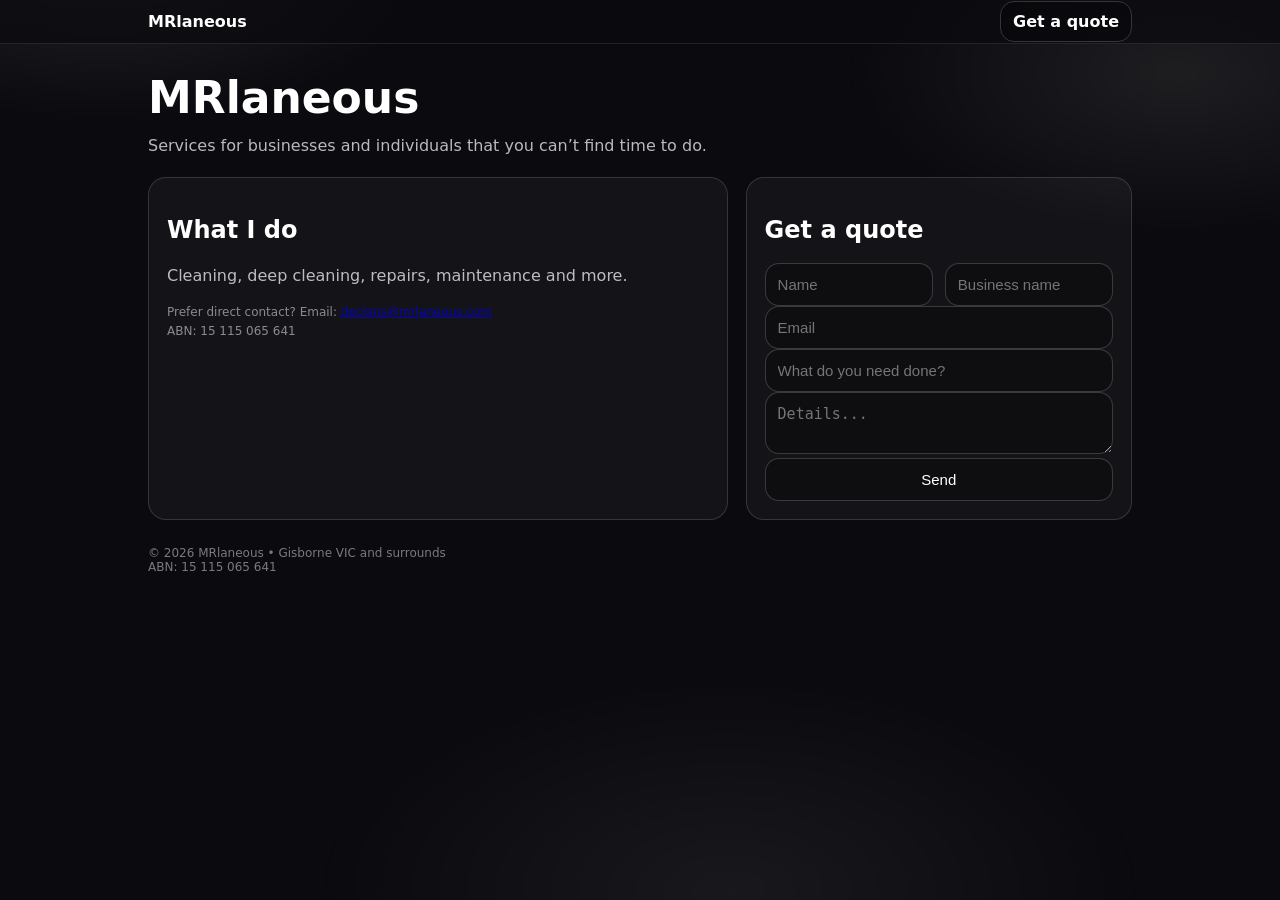
==== index.html @ 77fba594 "Update index.html" ====
<!doctype html>
<html lang="en">
<head>
  <meta charset="UTF-8" />
  <meta name="viewport" content="width=device-width, initial-scale=1.0" />
  <title>MRlaneous</title>
  <meta name="description" content="MRlaneous — services for businesses and individuals that you can’t find time to do. Fast quotes. Gisborne VIC & surrounds." />

  <style>
    :root{
      --bg:#0b0b0f;
      --card:rgba(255,255,255,0.04);
      --border:rgba(255,255,255,0.14);
      --border2:rgba(255,255,255,0.18);
      --text:#fff;
      --muted:rgba(255,255,255,0.78);
      --muted2:rgba(255,255,255,0.65);
      --shadow: 0 18px 60px rgba(0,0,0,.45);
      --radius:18px;
    }

    *{ box-sizing:border-box; }
    html { scroll-behavior: smooth; }
    body { font-family: system-ui, Arial; margin: 0; background: var(--bg); color: var(--text); }

    body::before{
      content:"";
      position:fixed; inset:-20%;
      background:
        radial-gradient(600px 300px at 20% 10%, rgba(255,255,255,0.10), transparent 60%),
        radial-gradient(560px 280px at 80% 20%, rgba(255,255,255,0.08), transparent 60%),
        radial-gradient(700px 380px at 55% 85%, rgba(255,255,255,0.06), transparent 60%);
      pointer-events:none;
      z-index:-1;
      filter: blur(6px);
    }

    .wrap { max-width: 1040px; margin: 0 auto; padding: 28px; }

    .topbar{
      position: sticky;
      top: 0;
      z-index: 50;
      backdrop-filter: blur(10px);
      background: rgba(11,11,15,0.7);
      border-bottom: 1px solid rgba(255,255,255,0.10);
    }
    .topbarInner{
      max-width: 1040px;
      margin: 0 auto;
      padding: 12px 28px;
      display:flex;
      align-items:center;
      justify-content:space-between;
      gap: 12px;
    }

    .btn{
      padding: 10px 12px;
      border-radius: 14px;
      border: 1px solid rgba(255,255,255,0.18);
      background: rgba(0,0,0,0.25);
      color: #fff;
      text-decoration:none;
      font-weight: 800;
    }

    h1 { font-size: 44px; margin: 0 0 10px; }
    p { line-height: 1.6; opacity: 0.92; margin: 0 0 12px; color: var(--muted); }

    .grid { display: grid; grid-template-columns: 1.2fr 0.8fr; gap: 18px; margin-top: 18px; }

    .card {
      background: var(--card);
      border: 1px solid var(--border);
      border-radius: var(--radius);
      padding: 18px;
    }

    input, textarea, button {
      width: 100%;
      border-radius: 14px;
      border: 1px solid var(--border2);
      padding: 12px;
      font-size: 15px;
      background: rgba(0,0,0,0.25);
      color: #fff;
    }

    .row { display:grid; grid-template-columns: 1fr 1fr; gap: 12px; }
    .small { font-size: 12px; opacity: .78; margin-top: 10px; color: var(--muted2); }

    footer { opacity: .7; font-size: 12px; padding: 26px 0; color: var(--muted2); }
  </style>
</head>

<body>

  <div class="topbar">
    <div class="topbarInner">
      <div><strong>MRlaneous</strong></div>
      <div>
        <a class="btn" href="#quote">Get a quote</a>
      </div>
    </div>
  </div>

  <div class="wrap">

    <h1>MRlaneous</h1>
    <p>Services for businesses and individuals that you can’t find time to do.</p>

    <div class="grid">

      <section class="card">
        <h2>What I do</h2>
        <p>Cleaning, deep cleaning, repairs, maintenance and more.</p>

        <!-- ✅ ABN ADDED HERE -->
        <p class="small" style="margin-top:14px;">
          Prefer direct contact? Email: <a href="mailto:declans@mrlaneous.com">declans@mrlaneous.com</a><br>
          ABN: 15 115 065 641
        </p>
      </section>

      <aside class="card" id="quote">
        <h2>Get a quote</h2>

        <form action="https://formspree.io/f/mgolpbvg" method="POST">
          <div class="row">
            <input name="name" placeholder="Name" required />
            <input name="business_name" placeholder="Business name" required />
          </div>

          <input type="email" name="email" placeholder="Email" required />
          <input name="service" placeholder="What do you need done?" />
          <textarea name="message" placeholder="Details..." required></textarea>

          <button type="submit">Send</button>
        </form>
      </aside>

    </div>

    <!-- ✅ FOOTER WITH ABN -->
    <footer>
      © <span id="y"></span> MRlaneous • Gisborne VIC and surrounds<br>
      ABN: 15 115 065 641
    </footer>

  </div>

  <script>
    document.getElementById("y").textContent = new Date().getFullYear();
  </script>

</body>
</html>
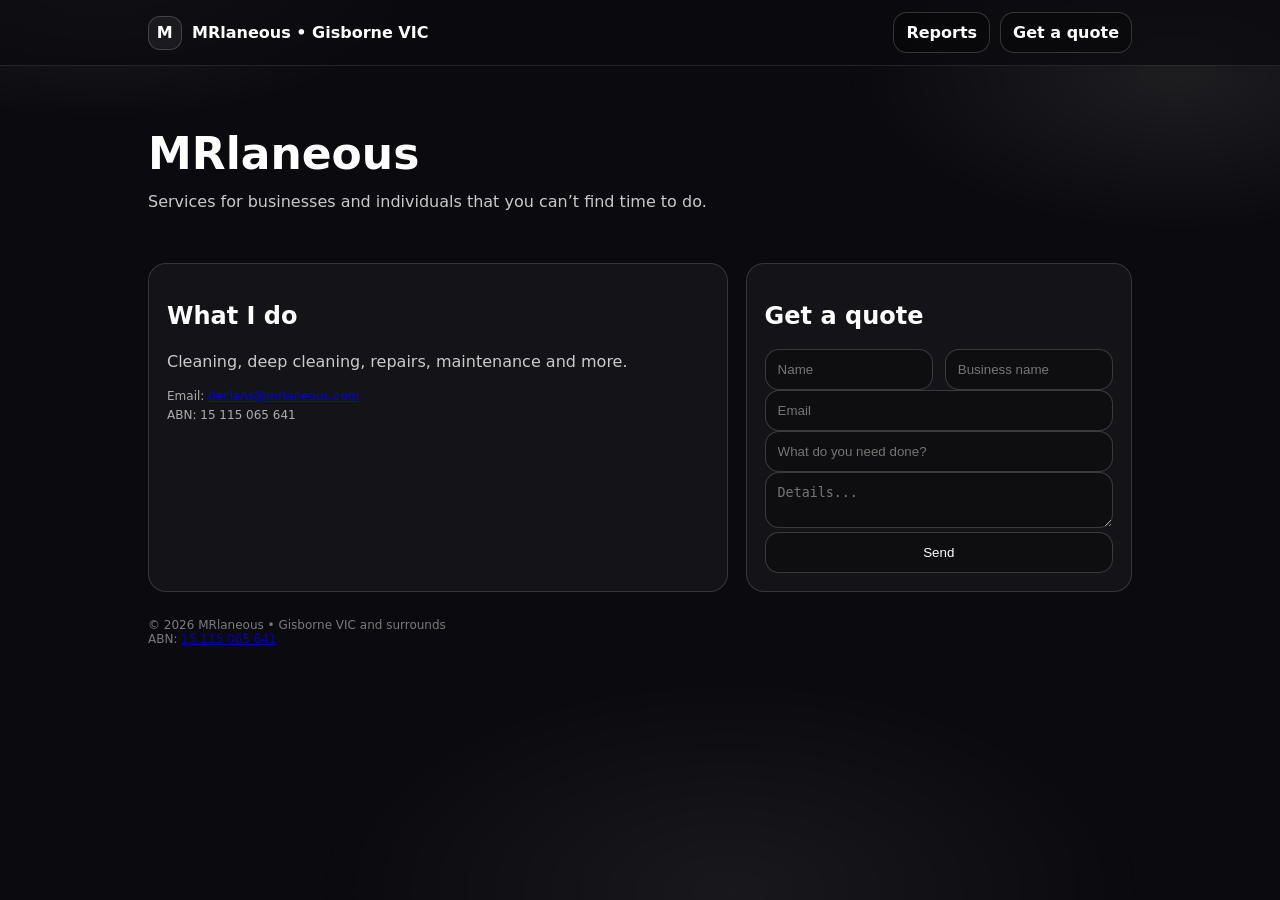
==== commit ffcde0c1: "Update index.html" ====
--- a/index.html
+++ b/index.html
@@ -1,158 +1,205 @@
 <!doctype html>
 <html lang="en">
 <head>
-  <meta charset="UTF-8" />
-  <meta name="viewport" content="width=device-width, initial-scale=1.0" />
-  <title>MRlaneous</title>
-  <meta name="description" content="MRlaneous — services for businesses and individuals that you can’t find time to do. Fast quotes. Gisborne VIC & surrounds." />
-
-  <style>
-    :root{
-      --bg:#0b0b0f;
-      --card:rgba(255,255,255,0.04);
-      --border:rgba(255,255,255,0.14);
-      --border2:rgba(255,255,255,0.18);
-      --text:#fff;
-      --muted:rgba(255,255,255,0.78);
-      --muted2:rgba(255,255,255,0.65);
-      --shadow: 0 18px 60px rgba(0,0,0,.45);
-      --radius:18px;
-    }
-
-    *{ box-sizing:border-box; }
-    html { scroll-behavior: smooth; }
-    body { font-family: system-ui, Arial; margin: 0; background: var(--bg); color: var(--text); }
-
-    body::before{
-      content:"";
-      position:fixed; inset:-20%;
-      background:
-        radial-gradient(600px 300px at 20% 10%, rgba(255,255,255,0.10), transparent 60%),
-        radial-gradient(560px 280px at 80% 20%, rgba(255,255,255,0.08), transparent 60%),
-        radial-gradient(700px 380px at 55% 85%, rgba(255,255,255,0.06), transparent 60%);
-      pointer-events:none;
-      z-index:-1;
-      filter: blur(6px);
-    }
-
-    .wrap { max-width: 1040px; margin: 0 auto; padding: 28px; }
-
-    .topbar{
-      position: sticky;
-      top: 0;
-      z-index: 50;
-      backdrop-filter: blur(10px);
-      background: rgba(11,11,15,0.7);
-      border-bottom: 1px solid rgba(255,255,255,0.10);
-    }
-    .topbarInner{
-      max-width: 1040px;
-      margin: 0 auto;
-      padding: 12px 28px;
-      display:flex;
-      align-items:center;
-      justify-content:space-between;
-      gap: 12px;
-    }
-
-    .btn{
-      padding: 10px 12px;
-      border-radius: 14px;
-      border: 1px solid rgba(255,255,255,0.18);
-      background: rgba(0,0,0,0.25);
-      color: #fff;
-      text-decoration:none;
-      font-weight: 800;
-    }
-
-    h1 { font-size: 44px; margin: 0 0 10px; }
-    p { line-height: 1.6; opacity: 0.92; margin: 0 0 12px; color: var(--muted); }
-
-    .grid { display: grid; grid-template-columns: 1.2fr 0.8fr; gap: 18px; margin-top: 18px; }
-
-    .card {
-      background: var(--card);
-      border: 1px solid var(--border);
-      border-radius: var(--radius);
-      padding: 18px;
-    }
-
-    input, textarea, button {
-      width: 100%;
-      border-radius: 14px;
-      border: 1px solid var(--border2);
-      padding: 12px;
-      font-size: 15px;
-      background: rgba(0,0,0,0.25);
-      color: #fff;
-    }
-
-    .row { display:grid; grid-template-columns: 1fr 1fr; gap: 12px; }
-    .small { font-size: 12px; opacity: .78; margin-top: 10px; color: var(--muted2); }
-
-    footer { opacity: .7; font-size: 12px; padding: 26px 0; color: var(--muted2); }
-  </style>
+<meta charset="UTF-8" />
+<meta name="viewport" content="width=device-width, initial-scale=1.0" />
+<title>MRlaneous</title>
+<meta name="description" content="MRlaneous — services for businesses and individuals that you can’t find time to do. Fast quotes. Gisborne VIC & surrounds." />
+
+<style>
+:root{
+--bg:#0b0b0f;
+--card:rgba(255,255,255,0.04);
+--border:rgba(255,255,255,0.14);
+--border2:rgba(255,255,255,0.18);
+--text:#fff;
+--muted:rgba(255,255,255,0.78);
+--muted2:rgba(255,255,255,0.65);
+--shadow: 0 18px 60px rgba(0,0,0,.45);
+--radius:18px;
+}
+
+*{ box-sizing:border-box; }
+html { scroll-behavior: smooth; }
+body { font-family: system-ui, Arial; margin: 0; background: var(--bg); color: var(--text); }
+
+body::before{
+content:"";
+position:fixed; inset:-20%;
+background:
+radial-gradient(600px 300px at 20% 10%, rgba(255,255,255,0.10), transparent 60%),
+radial-gradient(560px 280px at 80% 20%, rgba(255,255,255,0.08), transparent 60%),
+radial-gradient(700px 380px at 55% 85%, rgba(255,255,255,0.06), transparent 60%);
+pointer-events:none;
+z-index:-1;
+filter: blur(6px);
+}
+
+.wrap { max-width: 1040px; margin: 0 auto; padding: 28px; }
+
+.topbar{
+position: sticky;
+top: 0;
+z-index: 50;
+backdrop-filter: blur(10px);
+background: rgba(11,11,15,0.7);
+border-bottom: 1px solid rgba(255,255,255,0.10);
+}
+.topbarInner{
+max-width: 1040px;
+margin: 0 auto;
+padding: 12px 28px;
+display:flex;
+align-items:center;
+justify-content:space-between;
+gap: 12px;
+}
+
+.brand{
+display:flex;
+align-items:center;
+gap: 10px;
+min-width: 0;
+}
+.logo{
+width: 34px; height: 34px;
+border-radius: 12px;
+border: 1px solid rgba(255,255,255,0.18);
+background: rgba(255,255,255,0.06);
+display:grid;
+place-items:center;
+font-weight: 900;
+letter-spacing: .5px;
+}
+.brandText{
+font-weight: 800;
+white-space: nowrap;
+overflow: hidden;
+text-overflow: ellipsis;
+}
+
+.navActions{
+display:flex;
+gap: 10px;
+align-items:center;
+flex-wrap: wrap;
+justify-content:flex-end;
+}
+
+.btn{
+display:inline-flex;
+align-items:center;
+justify-content:center;
+gap: 8px;
+padding: 10px 12px;
+border-radius: 14px;
+border: 1px solid rgba(255,255,255,0.18);
+background: rgba(0,0,0,0.25);
+color: #fff;
+text-decoration:none;
+font-weight: 800;
+cursor:pointer;
+}
+
+.hero { padding: 34px 0 18px; }
+h1 { font-size: 44px; margin: 0 0 10px; }
+p { line-height: 1.6; margin: 0 0 12px; color: var(--muted); }
+
+.grid { display: grid; grid-template-columns: 1.2fr 0.8fr; gap: 18px; margin-top: 18px; }
+
+.card {
+background: var(--card);
+border: 1px solid var(--border);
+border-radius: var(--radius);
+padding: 18px;
+}
+
+.row { display:grid; grid-template-columns: 1fr 1fr; gap: 12px; }
+
+input, textarea, button {
+width: 100%;
+border-radius: 14px;
+border: 1px solid var(--border2);
+padding: 12px;
+background: rgba(0,0,0,0.25);
+color: #fff;
+}
+
+.small { font-size: 12px; margin-top: 10px; color: var(--muted2); }
+
+footer { opacity: .7; font-size: 12px; padding: 26px 0; color: var(--muted2); }
+
+.hp { position: absolute; left: -9999px; top: -9999px; }
+</style>
 </head>
 
 <body>
 
-  <div class="topbar">
-    <div class="topbarInner">
-      <div><strong>MRlaneous</strong></div>
-      <div>
-        <a class="btn" href="#quote">Get a quote</a>
-      </div>
-    </div>
-  </div>
-
-  <div class="wrap">
-
-    <h1>MRlaneous</h1>
-    <p>Services for businesses and individuals that you can’t find time to do.</p>
-
-    <div class="grid">
-
-      <section class="card">
-        <h2>What I do</h2>
-        <p>Cleaning, deep cleaning, repairs, maintenance and more.</p>
-
-        <!-- ✅ ABN ADDED HERE -->
-        <p class="small" style="margin-top:14px;">
-          Prefer direct contact? Email: <a href="mailto:declans@mrlaneous.com">declans@mrlaneous.com</a><br>
-          ABN: 15 115 065 641
-        </p>
-      </section>
-
-      <aside class="card" id="quote">
-        <h2>Get a quote</h2>
-
-        <form action="https://formspree.io/f/mgolpbvg" method="POST">
-          <div class="row">
-            <input name="name" placeholder="Name" required />
-            <input name="business_name" placeholder="Business name" required />
-          </div>
-
-          <input type="email" name="email" placeholder="Email" required />
-          <input name="service" placeholder="What do you need done?" />
-          <textarea name="message" placeholder="Details..." required></textarea>
-
-          <button type="submit">Send</button>
-        </form>
-      </aside>
-
-    </div>
-
-    <!-- ✅ FOOTER WITH ABN -->
-    <footer>
-      © <span id="y"></span> MRlaneous • Gisborne VIC and surrounds<br>
-      ABN: 15 115 065 641
-    </footer>
-
-  </div>
-
-  <script>
-    document.getElementById("y").textContent = new Date().getFullYear();
-  </script>
+<div class="topbar">
+<div class="topbarInner">
+<div class="brand">
+<div class="logo">M</div>
+<div class="brandText">MRlaneous • Gisborne VIC</div>
+</div>
+<div class="navActions">
+<a class="btn" href="/reports/">Reports</a>
+<a class="btn" href="#quote">Get a quote</a>
+</div>
+</div>
+</div>
+
+<div class="wrap">
+
+<section class="hero">
+<h1>MRlaneous</h1>
+<p>Services for businesses and individuals that you can’t find time to do.</p>
+</section>
+
+<div class="grid">
+
+<section class="card">
+<h2>What I do</h2>
+<p>Cleaning, deep cleaning, repairs, maintenance and more.</p>
+
+<!-- ✅ ABN ADDED HERE -->
+<p class="small">
+Email: <a href="mailto:declans@mrlaneous.com">declans@mrlaneous.com</a><br>
+ABN: 15 115 065 641
+</p>
+
+</section>
+
+<aside class="card" id="quote">
+<h2>Get a quote</h2>
+
+<form id="quoteForm" action="https://formspree.io/f/mgolpbvg" method="POST">
+
+<div class="row">
+<input name="name" placeholder="Name" required />
+<input name="business_name" placeholder="Business name" required />
+</div>
+
+<input type="email" name="email" placeholder="Email" required />
+<input name="service" placeholder="What do you need done?" />
+<textarea name="message" placeholder="Details..." required></textarea>
+
+<button type="submit">Send</button>
+</form>
+</aside>
+
+</div>
+
+<!-- ✅ FOOTER WITH ABN -->
+<footer>
+© <span id="y"></span> MRlaneous • Gisborne VIC and surrounds<br>
+ABN: <a href="https://abr.business.gov.au/ABN/View?id=15115065641" target="_blank">15 115 065 641</a>
+</footer>
+
+</div>
+
+<script>
+document.getElementById("y").textContent = new Date().getFullYear();
+</script>
 
 </body>
 </html>
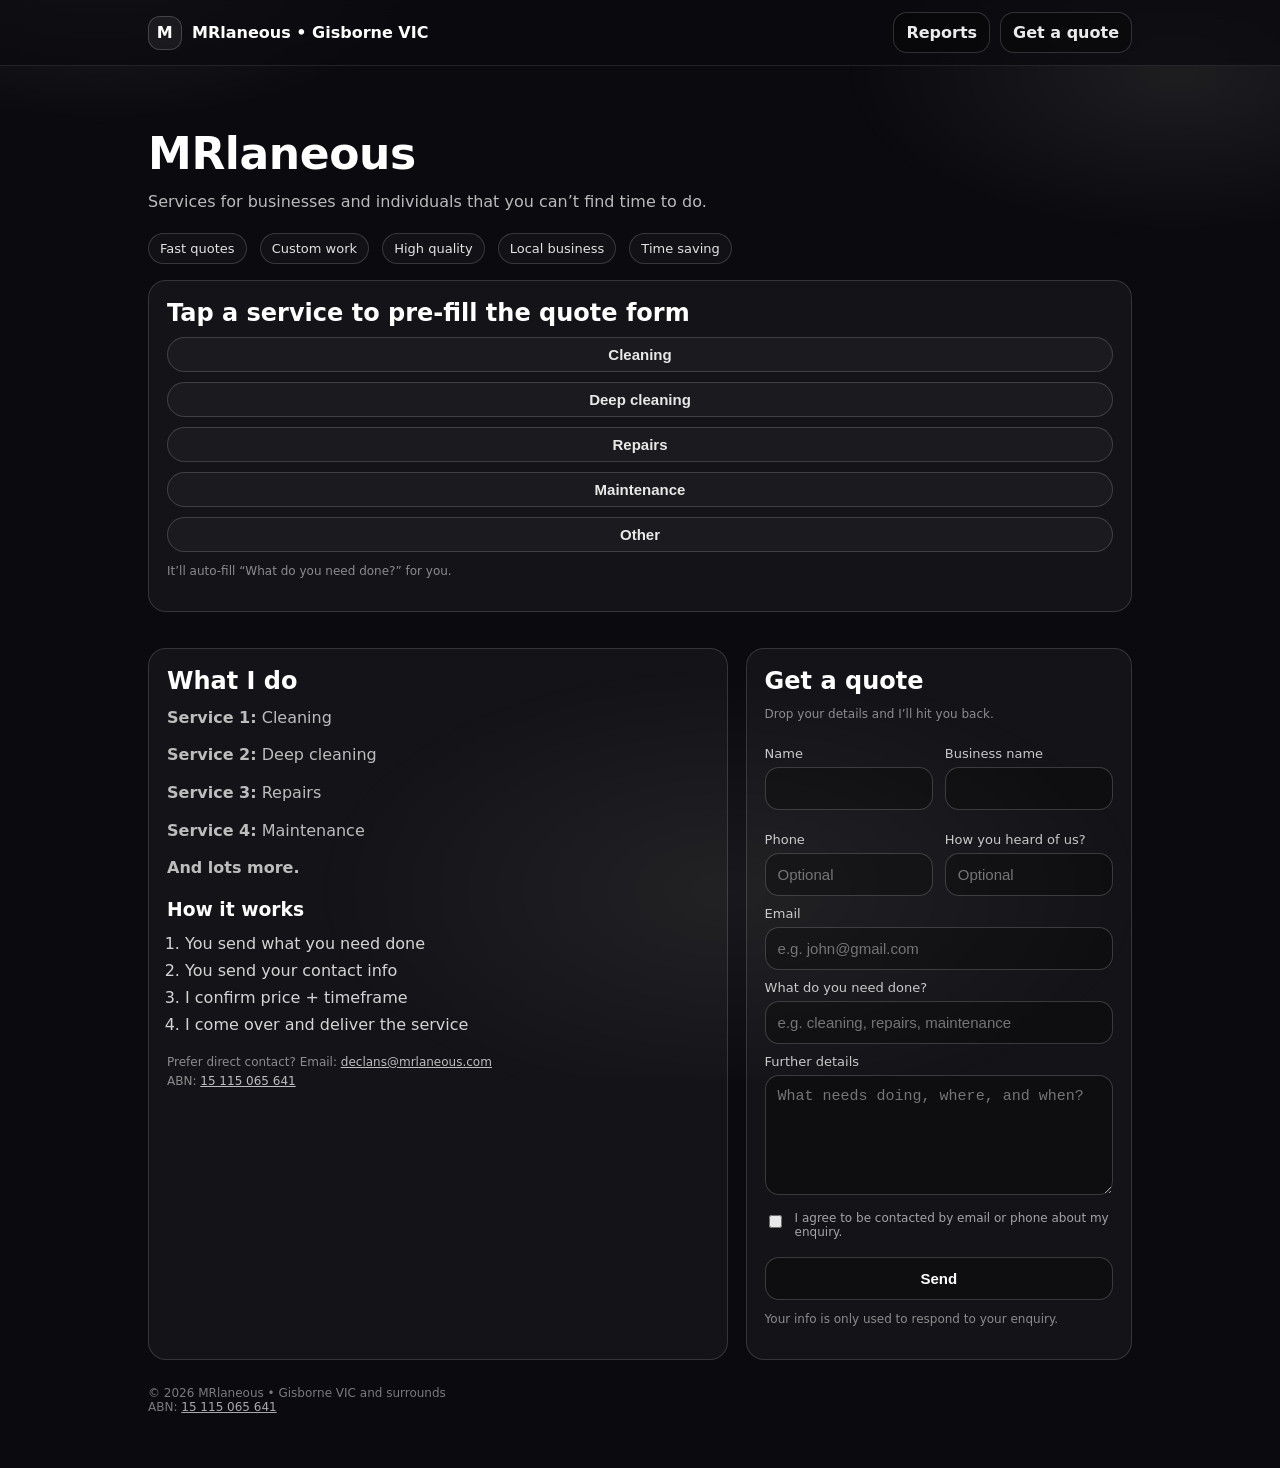
==== commit e220f54f: "Update index.html" ====
--- a/index.html
+++ b/index.html
@@ -1,205 +1,425 @@
 <!doctype html>
 <html lang="en">
 <head>
-<meta charset="UTF-8" />
-<meta name="viewport" content="width=device-width, initial-scale=1.0" />
-<title>MRlaneous</title>
-<meta name="description" content="MRlaneous — services for businesses and individuals that you can’t find time to do. Fast quotes. Gisborne VIC & surrounds." />
-
-<style>
-:root{
---bg:#0b0b0f;
---card:rgba(255,255,255,0.04);
---border:rgba(255,255,255,0.14);
---border2:rgba(255,255,255,0.18);
---text:#fff;
---muted:rgba(255,255,255,0.78);
---muted2:rgba(255,255,255,0.65);
---shadow: 0 18px 60px rgba(0,0,0,.45);
---radius:18px;
-}
-
-*{ box-sizing:border-box; }
-html { scroll-behavior: smooth; }
-body { font-family: system-ui, Arial; margin: 0; background: var(--bg); color: var(--text); }
-
-body::before{
-content:"";
-position:fixed; inset:-20%;
-background:
-radial-gradient(600px 300px at 20% 10%, rgba(255,255,255,0.10), transparent 60%),
-radial-gradient(560px 280px at 80% 20%, rgba(255,255,255,0.08), transparent 60%),
-radial-gradient(700px 380px at 55% 85%, rgba(255,255,255,0.06), transparent 60%);
-pointer-events:none;
-z-index:-1;
-filter: blur(6px);
-}
-
-.wrap { max-width: 1040px; margin: 0 auto; padding: 28px; }
-
-.topbar{
-position: sticky;
-top: 0;
-z-index: 50;
-backdrop-filter: blur(10px);
-background: rgba(11,11,15,0.7);
-border-bottom: 1px solid rgba(255,255,255,0.10);
-}
-.topbarInner{
-max-width: 1040px;
-margin: 0 auto;
-padding: 12px 28px;
-display:flex;
-align-items:center;
-justify-content:space-between;
-gap: 12px;
-}
-
-.brand{
-display:flex;
-align-items:center;
-gap: 10px;
-min-width: 0;
-}
-.logo{
-width: 34px; height: 34px;
-border-radius: 12px;
-border: 1px solid rgba(255,255,255,0.18);
-background: rgba(255,255,255,0.06);
-display:grid;
-place-items:center;
-font-weight: 900;
-letter-spacing: .5px;
-}
-.brandText{
-font-weight: 800;
-white-space: nowrap;
-overflow: hidden;
-text-overflow: ellipsis;
-}
-
-.navActions{
-display:flex;
-gap: 10px;
-align-items:center;
-flex-wrap: wrap;
-justify-content:flex-end;
-}
-
-.btn{
-display:inline-flex;
-align-items:center;
-justify-content:center;
-gap: 8px;
-padding: 10px 12px;
-border-radius: 14px;
-border: 1px solid rgba(255,255,255,0.18);
-background: rgba(0,0,0,0.25);
-color: #fff;
-text-decoration:none;
-font-weight: 800;
-cursor:pointer;
-}
-
-.hero { padding: 34px 0 18px; }
-h1 { font-size: 44px; margin: 0 0 10px; }
-p { line-height: 1.6; margin: 0 0 12px; color: var(--muted); }
-
-.grid { display: grid; grid-template-columns: 1.2fr 0.8fr; gap: 18px; margin-top: 18px; }
-
-.card {
-background: var(--card);
-border: 1px solid var(--border);
-border-radius: var(--radius);
-padding: 18px;
-}
-
-.row { display:grid; grid-template-columns: 1fr 1fr; gap: 12px; }
-
-input, textarea, button {
-width: 100%;
-border-radius: 14px;
-border: 1px solid var(--border2);
-padding: 12px;
-background: rgba(0,0,0,0.25);
-color: #fff;
-}
-
-.small { font-size: 12px; margin-top: 10px; color: var(--muted2); }
-
-footer { opacity: .7; font-size: 12px; padding: 26px 0; color: var(--muted2); }
-
-.hp { position: absolute; left: -9999px; top: -9999px; }
-</style>
+  <meta charset="UTF-8" />
+  <meta name="viewport" content="width=device-width, initial-scale=1.0" />
+  <title>MRlaneous</title>
+  <meta name="description" content="MRlaneous — services for businesses and individuals that you can’t find time to do. Fast quotes. Gisborne VIC & surrounds." />
+  <style>
+    :root{
+      --bg:#0b0b0f;
+      --card:rgba(255,255,255,0.04);
+      --border:rgba(255,255,255,0.14);
+      --border2:rgba(255,255,255,0.18);
+      --text:#fff;
+      --muted:rgba(255,255,255,0.78);
+      --muted2:rgba(255,255,255,0.65);
+      --shadow: 0 18px 60px rgba(0,0,0,.45);
+      --radius:18px;
+    }
+    *{ box-sizing:border-box; }
+    html { scroll-behavior: smooth; }
+    body { font-family: system-ui, Arial; margin: 0; background: var(--bg); color: var(--text); }
+
+    /* subtle background glow */
+    body::before{
+      content:"";
+      position:fixed; inset:-20%;
+      background:
+        radial-gradient(600px 300px at 20% 10%, rgba(255,255,255,0.10), transparent 60%),
+        radial-gradient(560px 280px at 80% 20%, rgba(255,255,255,0.08), transparent 60%),
+        radial-gradient(700px 380px at 55% 85%, rgba(255,255,255,0.06), transparent 60%);
+      pointer-events:none;
+      z-index:-1;
+      filter: blur(6px);
+    }
+
+    .wrap { max-width: 1040px; margin: 0 auto; padding: 28px; }
+
+    /* top bar */
+    .topbar{
+      position: sticky;
+      top: 0;
+      z-index: 50;
+      backdrop-filter: blur(10px);
+      background: rgba(11,11,15,0.7);
+      border-bottom: 1px solid rgba(255,255,255,0.10);
+    }
+    .topbarInner{
+      max-width: 1040px;
+      margin: 0 auto;
+      padding: 12px 28px;
+      display:flex;
+      align-items:center;
+      justify-content:space-between;
+      gap: 12px;
+    }
+    .brand{
+      display:flex;
+      align-items:center;
+      gap: 10px;
+      min-width: 0;
+    }
+    .logo{
+      width: 34px;
+      height: 34px;
+      border-radius: 12px;
+      border: 1px solid rgba(255,255,255,0.18);
+      background: rgba(255,255,255,0.06);
+      display:grid;
+      place-items:center;
+      font-weight: 900;
+      letter-spacing: .5px;
+    }
+    .brandText{
+      font-weight: 800;
+      white-space: nowrap;
+      overflow: hidden;
+      text-overflow: ellipsis;
+    }
+    .navActions{
+      display:flex;
+      gap: 10px;
+      align-items:center;
+      flex-wrap: wrap;
+      justify-content:flex-end;
+    }
+    .btn{
+      display:inline-flex;
+      align-items:center;
+      justify-content:center;
+      gap: 8px;
+      padding: 10px 12px;
+      border-radius: 14px;
+      border: 1px solid rgba(255,255,255,0.18);
+      background: rgba(0,0,0,0.25);
+      color: #fff;
+      text-decoration:none;
+      font-weight: 800;
+      cursor:pointer;
+      transition: transform .12s ease, background .12s ease, border-color .12s ease;
+      user-select:none;
+    }
+    .btn:hover{
+      transform: translateY(-1px);
+      border-color: rgba(255,255,255,0.28);
+      background: rgba(255,255,255,0.07);
+    }
+    .btn:active{ transform: translateY(0px) scale(.99); }
+
+    .hero { padding: 34px 0 18px; }
+    h1 { font-size: 44px; margin: 0 0 10px; letter-spacing: -0.4px; }
+    p { line-height: 1.6; opacity: 0.92; margin: 0 0 12px; color: var(--muted); }
+
+    .grid {
+      display: grid;
+      grid-template-columns: 1.2fr 0.8fr;
+      gap: 18px;
+      margin-top: 18px;
+    }
+
+    .card {
+      background: var(--card);
+      border: 1px solid var(--border);
+      border-radius: var(--radius);
+      padding: 18px;
+      box-shadow: none;
+      transition: transform .14s ease, border-color .14s ease, box-shadow .14s ease;
+    }
+    .card:hover{
+      transform: translateY(-2px);
+      border-color: rgba(255,255,255,0.22);
+      box-shadow: var(--shadow);
+    }
+
+    .pill {
+      display:inline-flex;
+      align-items:center;
+      gap: 8px;
+      padding: 7px 11px;
+      border-radius: 999px;
+      border: 1px solid rgba(255,255,255,0.16);
+      margin: 6px 8px 0 0;
+      font-size: 13px;
+      color: rgba(255,255,255,0.88);
+      background: rgba(255,255,255,0.03);
+      transition: transform .12s ease, border-color .12s ease, background .12s ease;
+    }
+    .pill:hover{
+      transform: translateY(-1px);
+      border-color: rgba(255,255,255,0.28);
+      background: rgba(255,255,255,0.08);
+    }
+
+    .chips{
+      display:flex;
+      flex-wrap:wrap;
+      gap: 10px;
+      margin-top: 10px;
+    }
+    .chipBtn{
+      border: 1px solid rgba(255,255,255,0.16);
+      background: rgba(255,255,255,0.03);
+      color: rgba(255,255,255,0.9);
+      border-radius: 999px;
+      padding: 8px 12px;
+      font-weight: 800;
+      cursor:pointer;
+      transition: transform .12s ease, border-color .12s ease, background .12s ease;
+    }
+    .chipBtn:hover{
+      transform: translateY(-1px);
+      border-color: rgba(255,255,255,0.28);
+      background: rgba(255,255,255,0.08);
+    }
+    .chipBtn:active{ transform: translateY(0px) scale(.99); }
+
+    label {
+      display:block;
+      font-size: 13px;
+      margin: 10px 0 6px;
+      opacity: .9;
+      color: rgba(255,255,255,0.85);
+    }
+
+    input, textarea, button {
+      width: 100%;
+      border-radius: 14px;
+      border: 1px solid var(--border2);
+      padding: 12px;
+      font-size: 15px;
+      background: rgba(0,0,0,0.25);
+      color: #fff;
+      outline: none;
+      transition: border-color .12s ease, background .12s ease, transform .12s ease;
+    }
+    input:focus, textarea:focus{
+      border-color: rgba(255,255,255,0.35);
+      background: rgba(255,255,255,0.05);
+    }
+    textarea { min-height: 120px; resize: vertical; }
+    button { cursor: pointer; font-weight: 900; }
+    button:disabled{
+      opacity:.55;
+      cursor:not-allowed;
+    }
+
+    .row { display:grid; grid-template-columns: 1fr 1fr; gap: 12px; }
+    .small { font-size: 12px; opacity: .78; margin-top: 10px; color: var(--muted2); }
+    footer { opacity: .7; font-size: 12px; padding: 26px 0; color: var(--muted2); }
+    a { color: #fff; opacity: .92; }
+
+    @media (max-width: 880px) {
+      .grid { grid-template-columns: 1fr; }
+      h1 { font-size: 38px; }
+    }
+
+    /* honeypot hidden */
+    .hp { position: absolute; left: -9999px; top: -9999px; }
+
+    /* toast */
+    .toast{
+      position: fixed;
+      right: 18px;
+      bottom: 18px;
+      max-width: 380px;
+      padding: 12px 14px;
+      border-radius: 16px;
+      border: 1px solid rgba(255,255,255,0.18);
+      background: rgba(0,0,0,0.65);
+      backdrop-filter: blur(10px);
+      box-shadow: var(--shadow);
+      opacity: 0;
+      transform: translateY(10px);
+      pointer-events:none;
+      transition: opacity .18s ease, transform .18s ease;
+      color: rgba(255,255,255,0.92);
+      font-weight: 700;
+    }
+    .toast.show{
+      opacity: 1;
+      transform: translateY(0px);
+    }
+  </style>
 </head>
-
 <body>
-
-<div class="topbar">
-<div class="topbarInner">
-<div class="brand">
-<div class="logo">M</div>
-<div class="brandText">MRlaneous • Gisborne VIC</div>
-</div>
-<div class="navActions">
-<a class="btn" href="/reports/">Reports</a>
-<a class="btn" href="#quote">Get a quote</a>
-</div>
-</div>
-</div>
-
-<div class="wrap">
-
-<section class="hero">
-<h1>MRlaneous</h1>
-<p>Services for businesses and individuals that you can’t find time to do.</p>
-</section>
-
-<div class="grid">
-
-<section class="card">
-<h2>What I do</h2>
-<p>Cleaning, deep cleaning, repairs, maintenance and more.</p>
-
-<!-- ✅ ABN ADDED HERE -->
-<p class="small">
-Email: <a href="mailto:declans@mrlaneous.com">declans@mrlaneous.com</a><br>
-ABN: 15 115 065 641
-</p>
-
-</section>
-
-<aside class="card" id="quote">
-<h2>Get a quote</h2>
-
-<form id="quoteForm" action="https://formspree.io/f/mgolpbvg" method="POST">
-
-<div class="row">
-<input name="name" placeholder="Name" required />
-<input name="business_name" placeholder="Business name" required />
-</div>
-
-<input type="email" name="email" placeholder="Email" required />
-<input name="service" placeholder="What do you need done?" />
-<textarea name="message" placeholder="Details..." required></textarea>
-
-<button type="submit">Send</button>
-</form>
-</aside>
-
-</div>
-
-<!-- ✅ FOOTER WITH ABN -->
-<footer>
-© <span id="y"></span> MRlaneous • Gisborne VIC and surrounds<br>
-ABN: <a href="https://abr.business.gov.au/ABN/View?id=15115065641" target="_blank">15 115 065 641</a>
-</footer>
-
-</div>
-
-<script>
-document.getElementById("y").textContent = new Date().getFullYear();
-</script>
-
+  <!-- top bar -->
+  <div class="topbar">
+    <div class="topbarInner">
+      <div class="brand">
+        <div class="logo">M</div>
+        <div class="brandText">MRlaneous • Gisborne VIC</div>
+      </div>
+      <div class="navActions">
+        <a class="btn" href="/reports/">Reports</a>
+        <a class="btn" href="#quote">Get a quote</a>
+      </div>
+    </div>
+  </div>
+
+  <div class="wrap">
+    <section class="hero" id="top">
+      <h1>MRlaneous</h1>
+      <p>Services for businesses and individuals that you can’t find time to do.</p>
+
+      <span class="pill">Fast quotes</span>
+      <span class="pill">Custom work</span>
+      <span class="pill">High quality</span>
+      <span class="pill">Local business</span>
+      <span class="pill">Time saving</span>
+
+      <div class="card" style="margin-top:16px;">
+        <h2 style="margin:0 0 10px;">Tap a service to pre-fill the quote form</h2>
+        <div class="chips">
+          <button class="chipBtn" type="button" data-service="Cleaning">Cleaning</button>
+          <button class="chipBtn" type="button" data-service="Deep cleaning">Deep cleaning</button>
+          <button class="chipBtn" type="button" data-service="Repairs">Repairs</button>
+          <button class="chipBtn" type="button" data-service="Maintenance">Maintenance</button>
+          <button class="chipBtn" type="button" data-service="Other (describe)">Other</button>
+        </div>
+        <p class="small">It’ll auto-fill “What do you need done?” for you.</p>
+      </div>
+    </section>
+
+    <div class="grid">
+      <section class="card">
+        <h2 style="margin:0 0 10px;">What I do</h2>
+        <p><strong>Service 1:</strong> Cleaning</p>
+        <p><strong>Service 2:</strong> Deep cleaning</p>
+        <p><strong>Service 3:</strong> Repairs</p>
+        <p><strong>Service 4:</strong> Maintenance</p>
+        <p><strong>And lots more.</strong></p>
+
+        <h3 style="margin:18px 0 10px;">How it works</h3>
+        <ol style="margin:0; padding-left:18px; line-height:1.7; color: rgba(255,255,255,0.82);">
+          <li>You send what you need done</li>
+          <li>You send your contact info</li>
+          <li>I confirm price + timeframe</li>
+          <li>I come over and deliver the service</li>
+        </ol>
+
+        <p class="small" style="margin-top:14px;">
+          Prefer direct contact? Email: <a href="mailto:declans@mrlaneous.com">declans@mrlaneous.com</a><br>
+          ABN: <a href="https://abr.business.gov.au/ABN/View?id=15115065641" target="_blank" rel="noopener noreferrer">15 115 065 641</a>
+        </p>
+      </section>
+
+      <aside class="card" id="quote">
+        <h2 style="margin:0 0 10px;">Get a quote</h2>
+        <p class="small" style="margin-top:0;">Drop your details and I’ll hit you back.</p>
+
+        <form id="quoteForm" action="https://formspree.io/f/mgolpbvg" method="POST">
+          <!-- Honeypot (spam trap) -->
+          <div class="hp">
+            <label>Leave this empty</label>
+            <input name="_gotcha" tabindex="-1" autocomplete="off" />
+          </div>
+
+          <div class="row">
+            <div>
+              <label for="full_name">Name</label>
+              <input id="full_name" name="name" autocomplete="name" required />
+            </div>
+            <div>
+              <label for="business_name">Business name</label>
+              <input id="business_name" name="business_name" autocomplete="organization" required />
+            </div>
+            <div>
+              <label for="phone">Phone</label>
+              <input id="phone" name="phone" inputmode="tel" autocomplete="tel" placeholder="Optional" />
+            </div>
+            <div>
+              <label for="heard">How you heard of us?</label>
+              <input id="heard" name="heard_from" placeholder="Optional" />
+            </div>
+          </div>
+
+          <label for="email">Email</label>
+          <input id="email" type="email" name="email" placeholder="e.g. john@gmail.com" autocomplete="email" required />
+
+          <label for="service">What do you need done?</label>
+          <input id="service" name="service" placeholder="e.g. cleaning, repairs, maintenance" />
+
+          <label for="message">Further details</label>
+          <textarea id="message" name="message" placeholder="What needs doing, where, and when?" required></textarea>
+
+          <label style="display:flex; gap:10px; align-items:flex-start; margin-top:12px;">
+            <input type="checkbox" name="consent" required style="width:auto; margin-top:4px;" />
+            <span style="font-size:12px; opacity:.8;">
+              I agree to be contacted by email or phone about my enquiry.
+            </span>
+          </label>
+
+          <input type="hidden" name="_subject" value="New website lead" />
+
+          <button id="submitBtn" type="submit" style="margin-top:12px;">Send</button>
+          <p class="small" id="formStatus">Your info is only used to respond to your enquiry.</p>
+        </form>
+      </aside>
+    </div>
+
+    <footer>
+      © <span id="y"></span> MRlaneous • Gisborne VIC and surrounds<br>
+      ABN: <a href="https://abr.business.gov.au/ABN/View?id=15115065641" target="_blank" rel="noopener noreferrer">15 115 065 641</a>
+    </footer>
+  </div>
+
+  <div class="toast" id="toast">Sent ✅ I’ll get back to you soon.</div>
+
+  <script>
+    // year
+    document.getElementById("y").textContent = new Date().getFullYear();
+
+    // service chips -> autofill + scroll
+    const serviceInput = document.getElementById("service");
+    document.querySelectorAll(".chipBtn").forEach(btn => {
+      btn.addEventListener("click", () => {
+        serviceInput.value = btn.dataset.service;
+        document.querySelector("#quote").scrollIntoView({ behavior: "smooth", block: "start" });
+        serviceInput.focus();
+      });
+    });
+
+    // phone cleanup (keeps digits + +)
+    const phone = document.getElementById("phone");
+    phone.addEventListener("input", () => {
+      phone.value = phone.value.replace(/[^\d+\s()-]/g, "");
+    });
+
+    // nicer submit UX (no redirect, shows toast)
+    const form = document.getElementById("quoteForm");
+    const btn = document.getElementById("submitBtn");
+    const status = document.getElementById("formStatus");
+    const toast = document.getElementById("toast");
+
+    form.addEventListener("submit", async (e) => {
+      e.preventDefault();
+      btn.disabled = true;
+      btn.textContent = "Sending...";
+      status.textContent = "Sending your enquiry…";
+
+      try {
+        const res = await fetch(form.action, {
+          method: "POST",
+          body: new FormData(form),
+          headers: { "Accept": "application/json" }
+        });
+
+        if (res.ok) {
+          form.reset();
+          status.textContent = "Sent. I’ll reply soon.";
+          toast.classList.add("show");
+          setTimeout(() => toast.classList.remove("show"), 2600);
+        } else {
+          status.textContent = "Hmm, it didn’t send. Try again or email declans@mrlaneous.com";
+        }
+      } catch (err) {
+        status.textContent = "Network error. Try again or email declans@mrlaneous.com";
+      } finally {
+        btn.disabled = false;
+        btn.textContent = "Send";
+      }
+    });
+  </script>
 </body>
 </html>
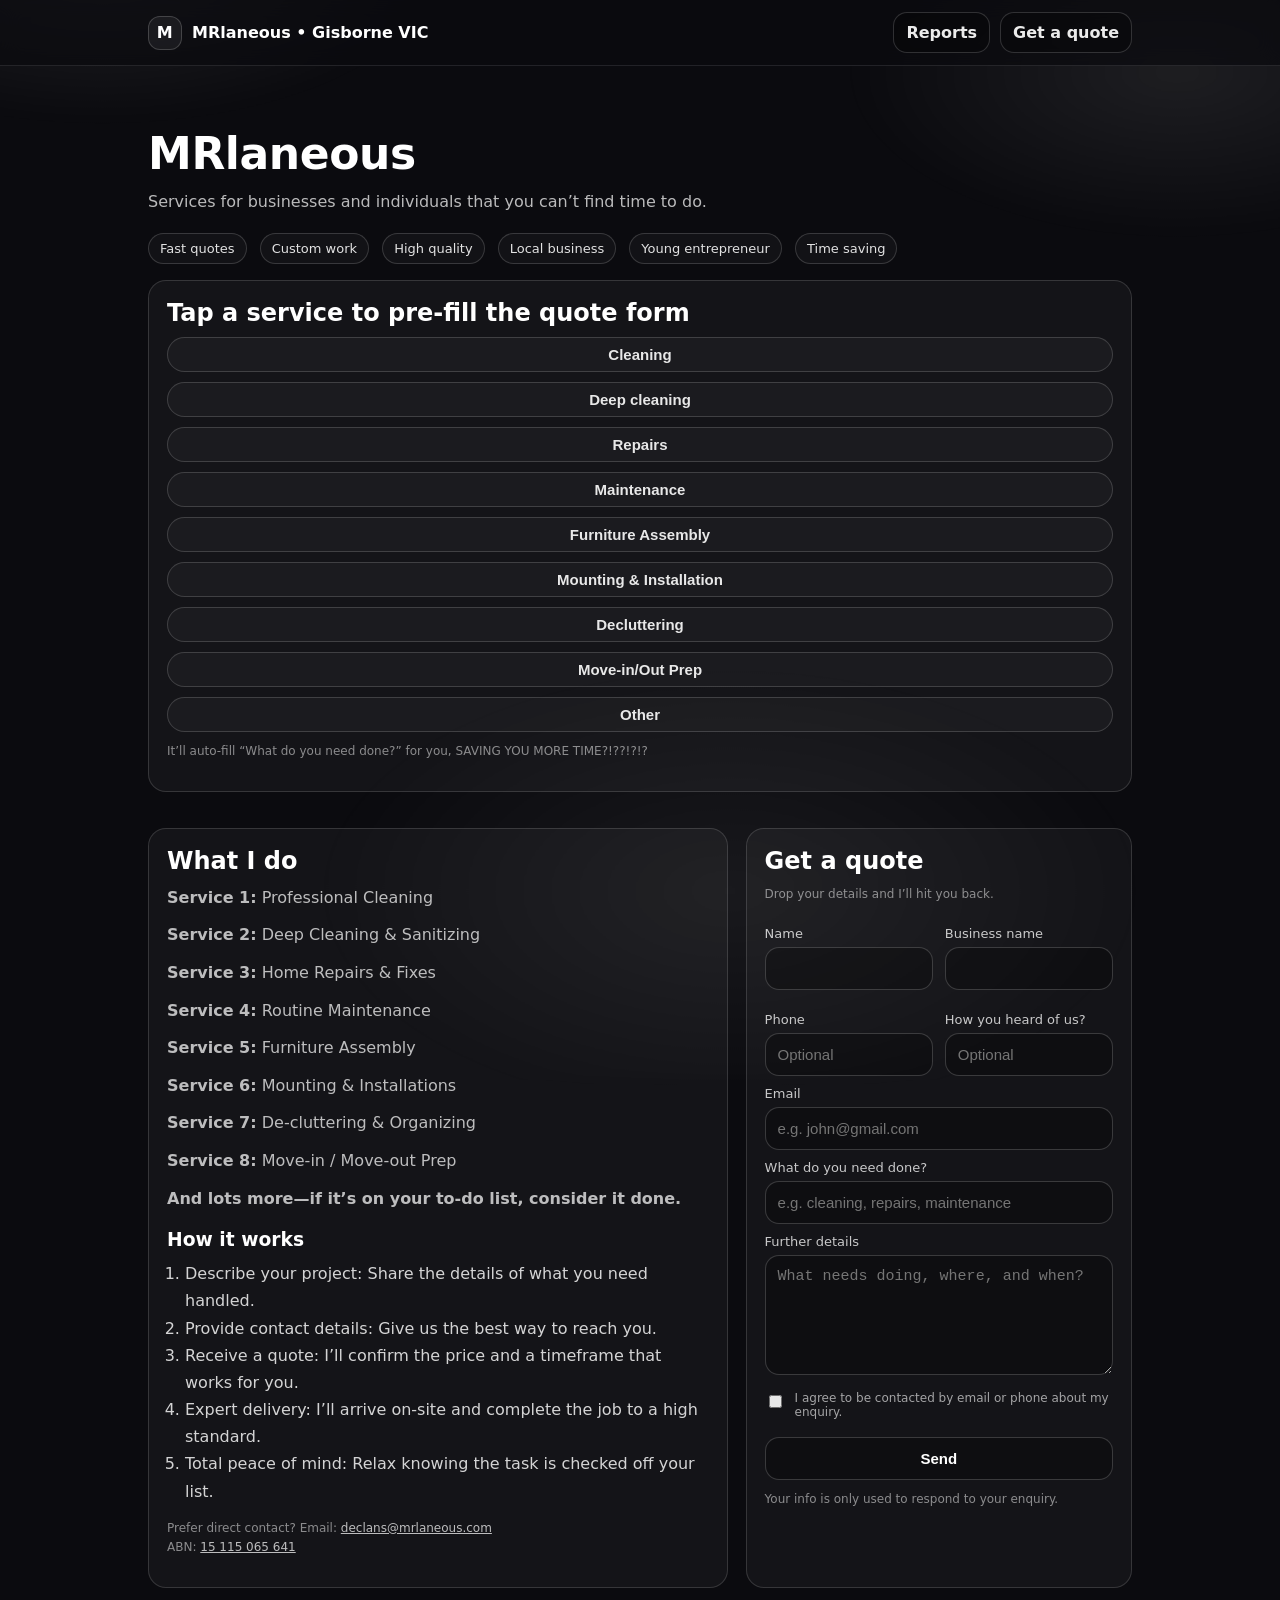
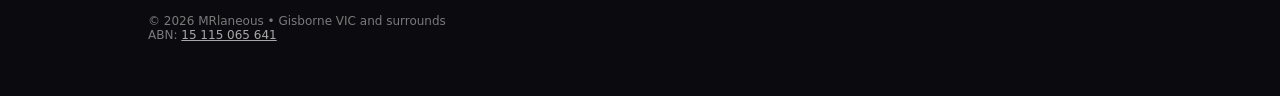
==== commit e084ee1f: "Update index.html" ====
--- a/index.html
+++ b/index.html
@@ -266,36 +266,45 @@
       <span class="pill">Custom work</span>
       <span class="pill">High quality</span>
       <span class="pill">Local business</span>
+      <span class="pill">Young entrepreneur</span>
       <span class="pill">Time saving</span>
 
       <div class="card" style="margin-top:16px;">
         <h2 style="margin:0 0 10px;">Tap a service to pre-fill the quote form</h2>
         <div class="chips">
-          <button class="chipBtn" type="button" data-service="Cleaning">Cleaning</button>
-          <button class="chipBtn" type="button" data-service="Deep cleaning">Deep cleaning</button>
-          <button class="chipBtn" type="button" data-service="Repairs">Repairs</button>
-          <button class="chipBtn" type="button" data-service="Maintenance">Maintenance</button>
-          <button class="chipBtn" type="button" data-service="Other (describe)">Other</button>
-        </div>
-        <p class="small">It’ll auto-fill “What do you need done?” for you.</p>
+        <button class="chipBtn" type="button" data-service="Cleaning">Cleaning</button>
+        <button class="chipBtn" type="button" data-service="Deep cleaning">Deep cleaning</button>
+        <button class="chipBtn" type="button" data-service="Repairs">Repairs</button>
+        <button class="chipBtn" type="button" data-service="Maintenance">Maintenance</button>
+        <button class="chipBtn" type="button" data-service="Furniture Assembly">Furniture Assembly</button>
+        <button class="chipBtn" type="button" data-service="Mounting & Installation">Mounting & Installation</button>
+        <button class="chipBtn" type="button" data-service="Decluttering">Decluttering</button>
+        <button class="chipBtn" type="button" data-service="Move-in/Out Prep">Move-in/Out Prep</button>
+        <button class="chipBtn" type="button" data-service="Other (describe)">Other</button>
+         </div>
+        <p class="small">It’ll auto-fill “What do you need done?” for you, SAVING YOU MORE TIME?!??!?!?</p>
       </div>
     </section>
 
     <div class="grid">
       <section class="card">
         <h2 style="margin:0 0 10px;">What I do</h2>
-        <p><strong>Service 1:</strong> Cleaning</p>
-        <p><strong>Service 2:</strong> Deep cleaning</p>
-        <p><strong>Service 3:</strong> Repairs</p>
-        <p><strong>Service 4:</strong> Maintenance</p>
-        <p><strong>And lots more.</strong></p>
-
+        <p><strong>Service 1:</strong> Professional Cleaning</p>
+        <p><strong>Service 2:</strong> Deep Cleaning & Sanitizing</p>
+        <p><strong>Service 3:</strong> Home Repairs & Fixes</p>
+        <p><strong>Service 4:</strong> Routine Maintenance</p>
+        <p><strong>Service 5:</strong> Furniture Assembly</p>
+        <p><strong>Service 6:</strong> Mounting & Installations</p>
+        <p><strong>Service 7:</strong> De-cluttering & Organizing</p>
+        <p><strong>Service 8:</strong> Move-in / Move-out Prep</p>
+        <p><strong>And lots more—if it’s on your to-do list, consider it done.</strong></p>
         <h3 style="margin:18px 0 10px;">How it works</h3>
         <ol style="margin:0; padding-left:18px; line-height:1.7; color: rgba(255,255,255,0.82);">
-          <li>You send what you need done</li>
-          <li>You send your contact info</li>
-          <li>I confirm price + timeframe</li>
-          <li>I come over and deliver the service</li>
+          <li>Describe your project: Share the details of what you need handled.</li>
+          <li>Provide contact details: Give us the best way to reach you.</li>
+          <li>Receive a quote: I’ll confirm the price and a timeframe that works for you.</li>
+          <li>Expert delivery: I’ll arrive on-site and complete the job to a high standard.</li>
+          <li>Total peace of mind: Relax knowing the task is checked off your list.</li>
         </ol>
 
         <p class="small" style="margin-top:14px;">
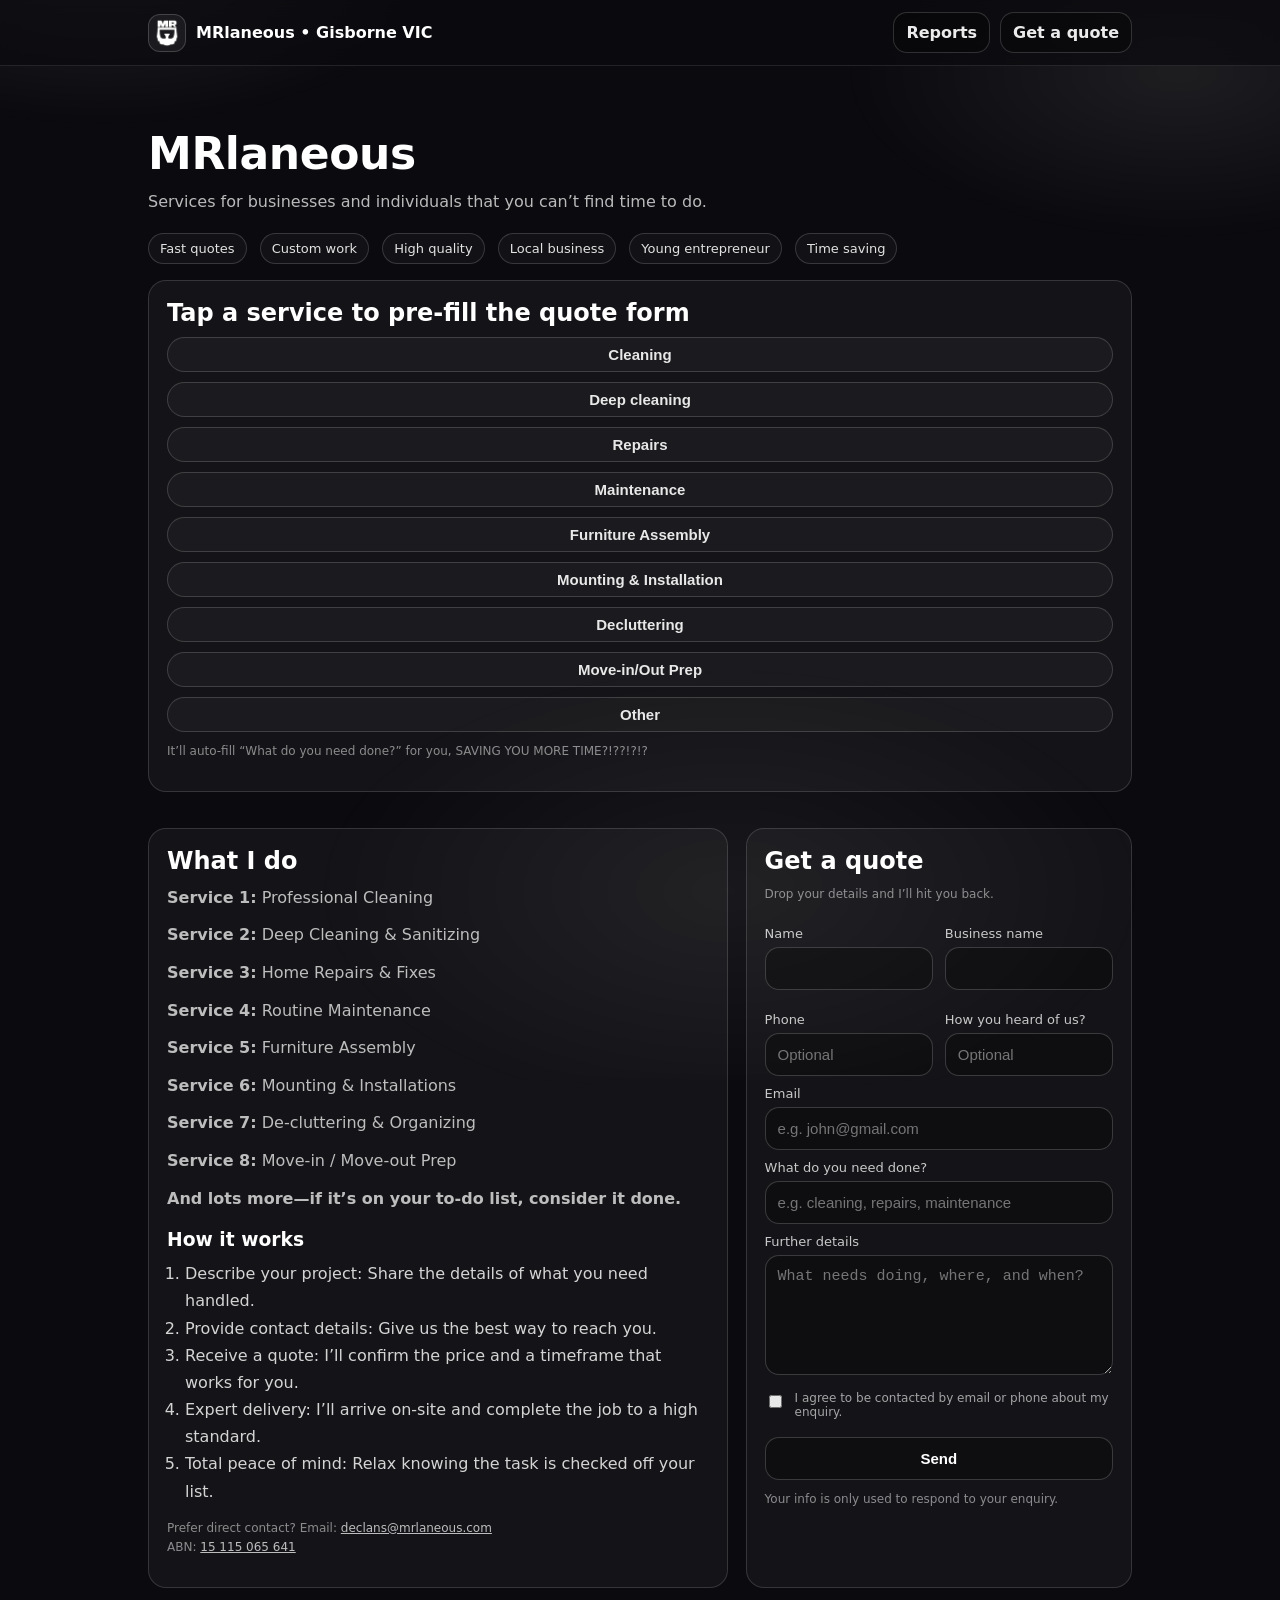
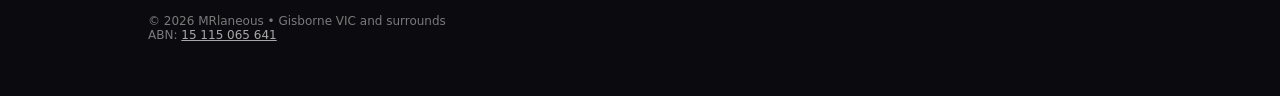
==== commit 0a773555: "Add files via upload" ====
--- a/index.html
+++ b/index.html
@@ -1,8 +1,12 @@
 <!doctype html>
 <html lang="en">
 <head>
+  <script async src="https://pagead2.googlesyndication.com/pagead/js/adsbygoogle.js?client=ca-pub-1422597321344719"
+     crossorigin="anonymous"></script>
   <meta charset="UTF-8" />
   <meta name="viewport" content="width=device-width, initial-scale=1.0" />
+  <link rel="icon" type="image/png" sizes="128x128" href="/assets/favicon.png" />
+  <link rel="apple-touch-icon" sizes="180x180" href="/assets/apple-touch-icon.png" />
   <title>MRlaneous</title>
   <meta name="description" content="MRlaneous — services for businesses and individuals that you can’t find time to do. Fast quotes. Gisborne VIC & surrounds." />
   <style>
@@ -61,15 +65,22 @@
       min-width: 0;
     }
     .logo{
-      width: 34px;
-      height: 34px;
+      width: 38px;
+      height: 38px;
       border-radius: 12px;
       border: 1px solid rgba(255,255,255,0.18);
       background: rgba(255,255,255,0.06);
       display:grid;
       place-items:center;
-      font-weight: 900;
-      letter-spacing: .5px;
+      overflow:hidden;
+      flex: 0 0 auto;
+    }
+    .logo img{
+      width: 30px;
+      height: 30px;
+      object-fit: contain;
+      filter: invert(1);
+      display:block;
     }
     .brandText{
       font-weight: 800;
@@ -247,7 +258,7 @@
   <div class="topbar">
     <div class="topbarInner">
       <div class="brand">
-        <div class="logo">M</div>
+        <div class="logo"><img src="/assets/mrlaneous-logo.png" alt="MRlaneous logo" /></div>
         <div class="brandText">MRlaneous • Gisborne VIC</div>
       </div>
       <div class="navActions">
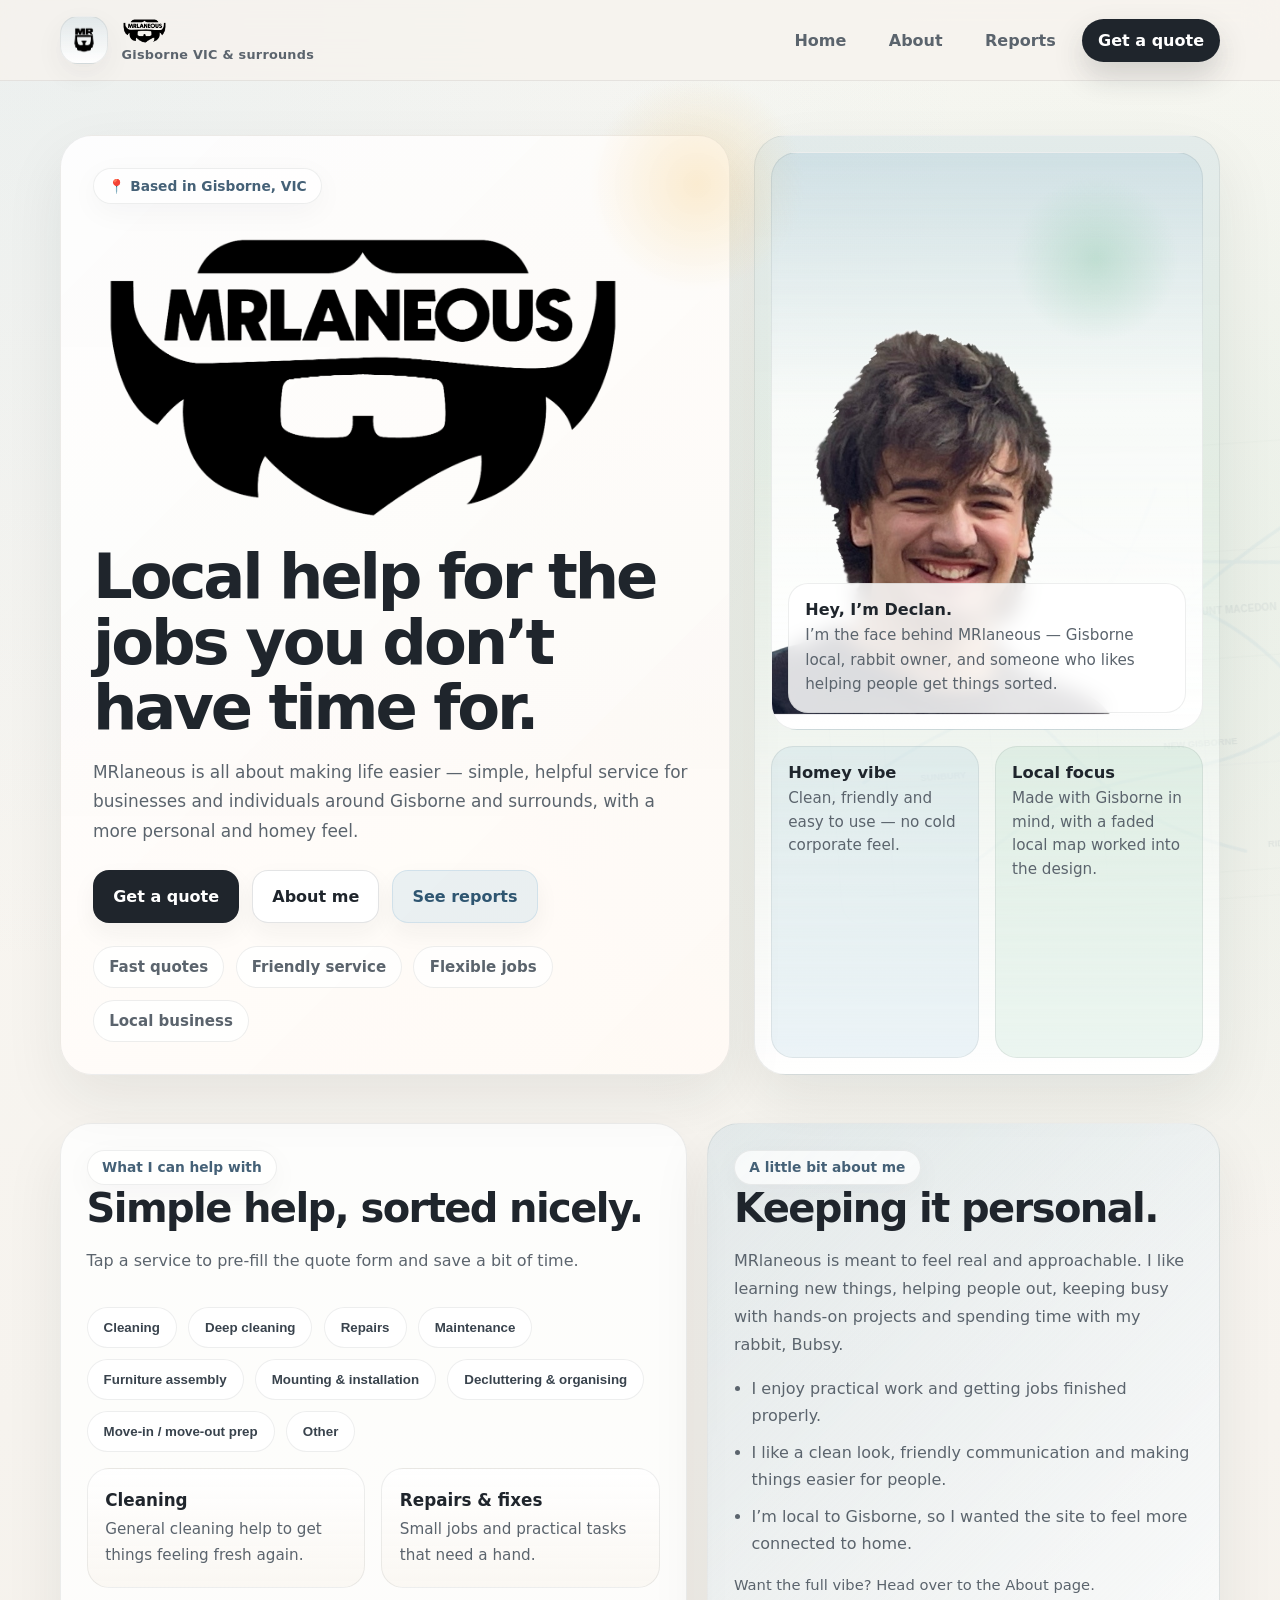
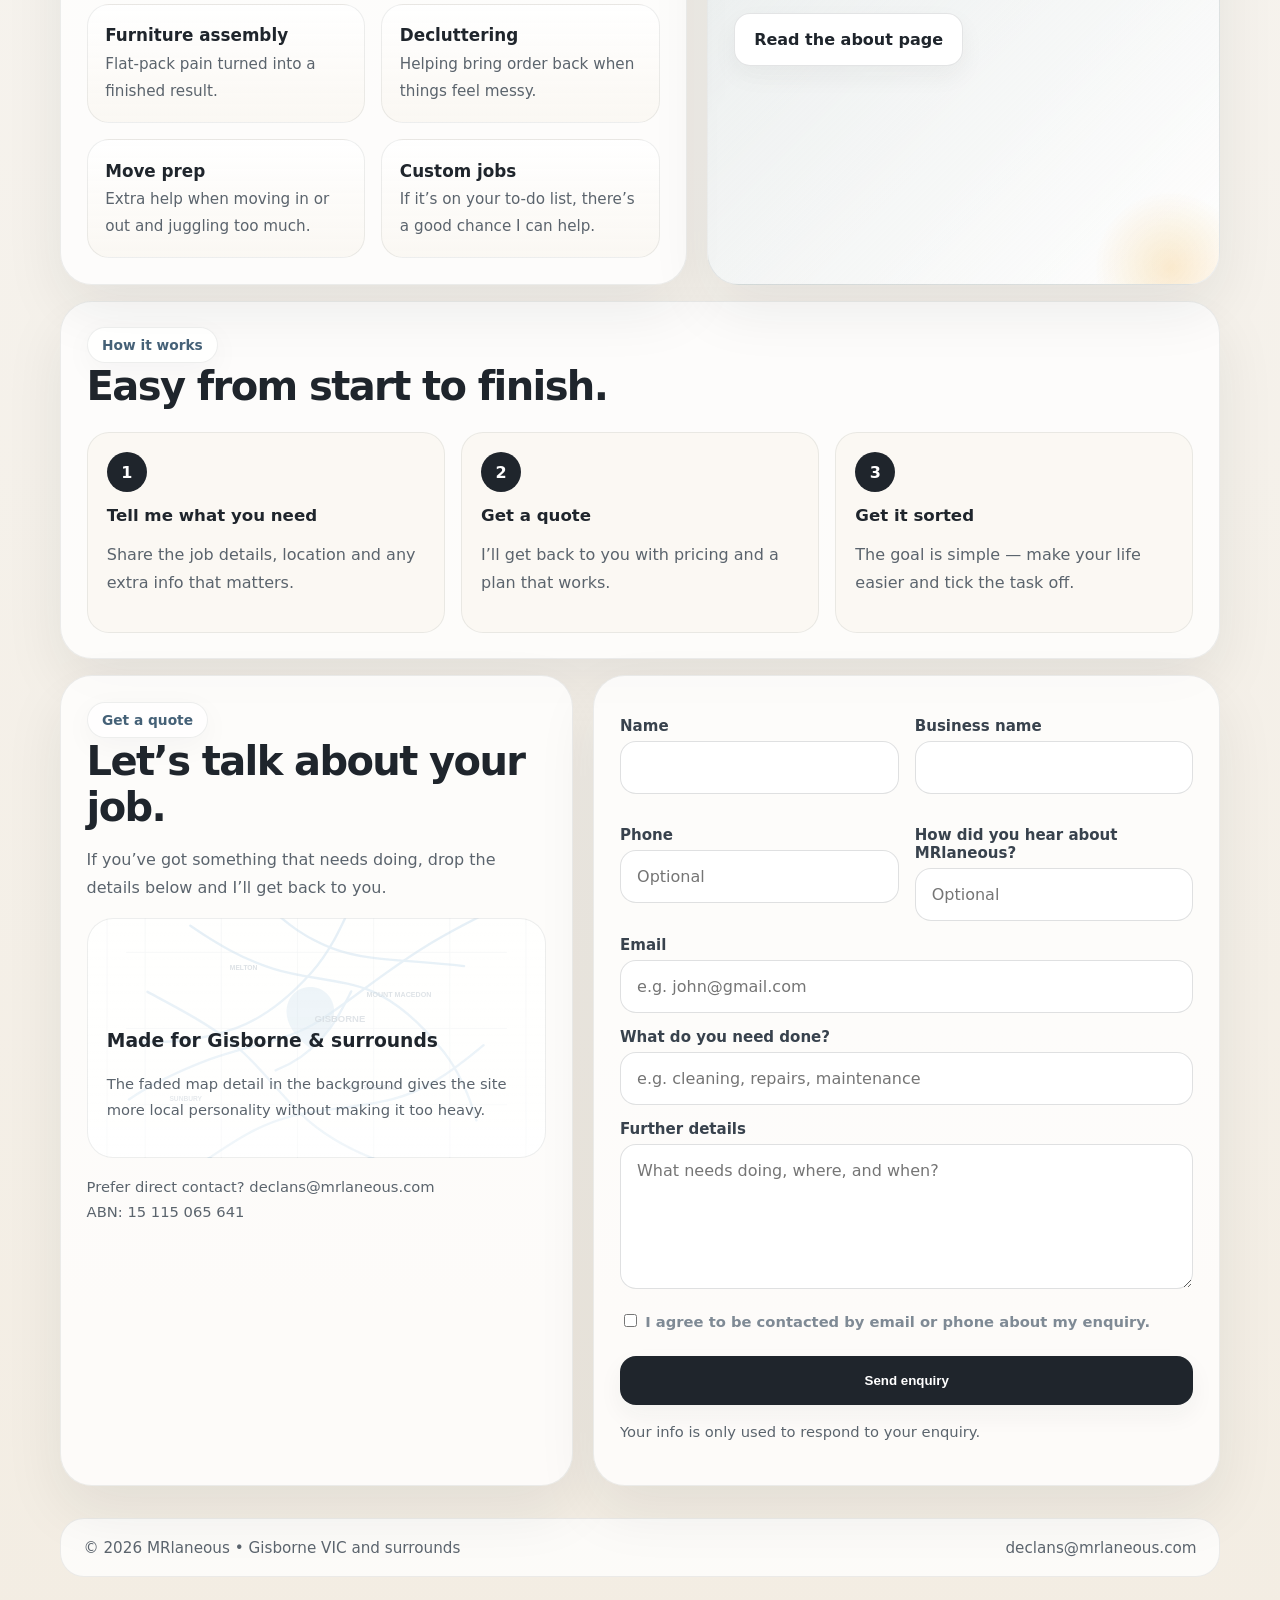
==== commit 2228af06: "Add files via upload" ====
--- a/index.html
+++ b/index.html
@@ -1,396 +1,225 @@
 <!doctype html>
 <html lang="en">
 <head>
-  <script async src="https://pagead2.googlesyndication.com/pagead/js/adsbygoogle.js?client=ca-pub-1422597321344719"
-     crossorigin="anonymous"></script>
+  <script async src="https://pagead2.googlesyndication.com/pagead/js/adsbygoogle.js?client=ca-pub-1422597321344719" crossorigin="anonymous"></script>
   <meta charset="UTF-8" />
   <meta name="viewport" content="width=device-width, initial-scale=1.0" />
   <link rel="icon" type="image/png" sizes="128x128" href="/assets/favicon.png" />
   <link rel="apple-touch-icon" sizes="180x180" href="/assets/apple-touch-icon.png" />
+  <link rel="stylesheet" href="/assets/site.css" />
   <title>MRlaneous</title>
-  <meta name="description" content="MRlaneous — services for businesses and individuals that you can’t find time to do. Fast quotes. Gisborne VIC & surrounds." />
-  <style>
-    :root{
-      --bg:#0b0b0f;
-      --card:rgba(255,255,255,0.04);
-      --border:rgba(255,255,255,0.14);
-      --border2:rgba(255,255,255,0.18);
-      --text:#fff;
-      --muted:rgba(255,255,255,0.78);
-      --muted2:rgba(255,255,255,0.65);
-      --shadow: 0 18px 60px rgba(0,0,0,.45);
-      --radius:18px;
-    }
-    *{ box-sizing:border-box; }
-    html { scroll-behavior: smooth; }
-    body { font-family: system-ui, Arial; margin: 0; background: var(--bg); color: var(--text); }
-
-    /* subtle background glow */
-    body::before{
-      content:"";
-      position:fixed; inset:-20%;
-      background:
-        radial-gradient(600px 300px at 20% 10%, rgba(255,255,255,0.10), transparent 60%),
-        radial-gradient(560px 280px at 80% 20%, rgba(255,255,255,0.08), transparent 60%),
-        radial-gradient(700px 380px at 55% 85%, rgba(255,255,255,0.06), transparent 60%);
-      pointer-events:none;
-      z-index:-1;
-      filter: blur(6px);
-    }
-
-    .wrap { max-width: 1040px; margin: 0 auto; padding: 28px; }
-
-    /* top bar */
-    .topbar{
-      position: sticky;
-      top: 0;
-      z-index: 50;
-      backdrop-filter: blur(10px);
-      background: rgba(11,11,15,0.7);
-      border-bottom: 1px solid rgba(255,255,255,0.10);
-    }
-    .topbarInner{
-      max-width: 1040px;
-      margin: 0 auto;
-      padding: 12px 28px;
-      display:flex;
-      align-items:center;
-      justify-content:space-between;
-      gap: 12px;
-    }
-    .brand{
-      display:flex;
-      align-items:center;
-      gap: 10px;
-      min-width: 0;
-    }
-    .logo{
-      width: 38px;
-      height: 38px;
-      border-radius: 12px;
-      border: 1px solid rgba(255,255,255,0.18);
-      background: rgba(255,255,255,0.06);
-      display:grid;
-      place-items:center;
-      overflow:hidden;
-      flex: 0 0 auto;
-    }
-    .logo img{
-      width: 30px;
-      height: 30px;
-      object-fit: contain;
-      filter: invert(1);
-      display:block;
-    }
-    .brandText{
-      font-weight: 800;
-      white-space: nowrap;
-      overflow: hidden;
-      text-overflow: ellipsis;
-    }
-    .navActions{
-      display:flex;
-      gap: 10px;
-      align-items:center;
-      flex-wrap: wrap;
-      justify-content:flex-end;
-    }
-    .btn{
-      display:inline-flex;
-      align-items:center;
-      justify-content:center;
-      gap: 8px;
-      padding: 10px 12px;
-      border-radius: 14px;
-      border: 1px solid rgba(255,255,255,0.18);
-      background: rgba(0,0,0,0.25);
-      color: #fff;
-      text-decoration:none;
-      font-weight: 800;
-      cursor:pointer;
-      transition: transform .12s ease, background .12s ease, border-color .12s ease;
-      user-select:none;
-    }
-    .btn:hover{
-      transform: translateY(-1px);
-      border-color: rgba(255,255,255,0.28);
-      background: rgba(255,255,255,0.07);
-    }
-    .btn:active{ transform: translateY(0px) scale(.99); }
-
-    .hero { padding: 34px 0 18px; }
-    h1 { font-size: 44px; margin: 0 0 10px; letter-spacing: -0.4px; }
-    p { line-height: 1.6; opacity: 0.92; margin: 0 0 12px; color: var(--muted); }
-
-    .grid {
-      display: grid;
-      grid-template-columns: 1.2fr 0.8fr;
-      gap: 18px;
-      margin-top: 18px;
-    }
-
-    .card {
-      background: var(--card);
-      border: 1px solid var(--border);
-      border-radius: var(--radius);
-      padding: 18px;
-      box-shadow: none;
-      transition: transform .14s ease, border-color .14s ease, box-shadow .14s ease;
-    }
-    .card:hover{
-      transform: translateY(-2px);
-      border-color: rgba(255,255,255,0.22);
-      box-shadow: var(--shadow);
-    }
-
-    .pill {
-      display:inline-flex;
-      align-items:center;
-      gap: 8px;
-      padding: 7px 11px;
-      border-radius: 999px;
-      border: 1px solid rgba(255,255,255,0.16);
-      margin: 6px 8px 0 0;
-      font-size: 13px;
-      color: rgba(255,255,255,0.88);
-      background: rgba(255,255,255,0.03);
-      transition: transform .12s ease, border-color .12s ease, background .12s ease;
-    }
-    .pill:hover{
-      transform: translateY(-1px);
-      border-color: rgba(255,255,255,0.28);
-      background: rgba(255,255,255,0.08);
-    }
-
-    .chips{
-      display:flex;
-      flex-wrap:wrap;
-      gap: 10px;
-      margin-top: 10px;
-    }
-    .chipBtn{
-      border: 1px solid rgba(255,255,255,0.16);
-      background: rgba(255,255,255,0.03);
-      color: rgba(255,255,255,0.9);
-      border-radius: 999px;
-      padding: 8px 12px;
-      font-weight: 800;
-      cursor:pointer;
-      transition: transform .12s ease, border-color .12s ease, background .12s ease;
-    }
-    .chipBtn:hover{
-      transform: translateY(-1px);
-      border-color: rgba(255,255,255,0.28);
-      background: rgba(255,255,255,0.08);
-    }
-    .chipBtn:active{ transform: translateY(0px) scale(.99); }
-
-    label {
-      display:block;
-      font-size: 13px;
-      margin: 10px 0 6px;
-      opacity: .9;
-      color: rgba(255,255,255,0.85);
-    }
-
-    input, textarea, button {
-      width: 100%;
-      border-radius: 14px;
-      border: 1px solid var(--border2);
-      padding: 12px;
-      font-size: 15px;
-      background: rgba(0,0,0,0.25);
-      color: #fff;
-      outline: none;
-      transition: border-color .12s ease, background .12s ease, transform .12s ease;
-    }
-    input:focus, textarea:focus{
-      border-color: rgba(255,255,255,0.35);
-      background: rgba(255,255,255,0.05);
-    }
-    textarea { min-height: 120px; resize: vertical; }
-    button { cursor: pointer; font-weight: 900; }
-    button:disabled{
-      opacity:.55;
-      cursor:not-allowed;
-    }
-
-    .row { display:grid; grid-template-columns: 1fr 1fr; gap: 12px; }
-    .small { font-size: 12px; opacity: .78; margin-top: 10px; color: var(--muted2); }
-    footer { opacity: .7; font-size: 12px; padding: 26px 0; color: var(--muted2); }
-    a { color: #fff; opacity: .92; }
-
-    @media (max-width: 880px) {
-      .grid { grid-template-columns: 1fr; }
-      h1 { font-size: 38px; }
-    }
-
-    /* honeypot hidden */
-    .hp { position: absolute; left: -9999px; top: -9999px; }
-
-    /* toast */
-    .toast{
-      position: fixed;
-      right: 18px;
-      bottom: 18px;
-      max-width: 380px;
-      padding: 12px 14px;
-      border-radius: 16px;
-      border: 1px solid rgba(255,255,255,0.18);
-      background: rgba(0,0,0,0.65);
-      backdrop-filter: blur(10px);
-      box-shadow: var(--shadow);
-      opacity: 0;
-      transform: translateY(10px);
-      pointer-events:none;
-      transition: opacity .18s ease, transform .18s ease;
-      color: rgba(255,255,255,0.92);
-      font-weight: 700;
-    }
-    .toast.show{
-      opacity: 1;
-      transform: translateY(0px);
-    }
-  </style>
+  <meta name="description" content="MRlaneous — friendly local help for homes and businesses in Gisborne VIC and surrounds." />
 </head>
 <body>
-  <!-- top bar -->
-  <div class="topbar">
-    <div class="topbarInner">
-      <div class="brand">
-        <div class="logo"><img src="/assets/mrlaneous-logo.png" alt="MRlaneous logo" /></div>
-        <div class="brandText">MRlaneous • Gisborne VIC</div>
+  <div class="pageWrap">
+    <header class="topbar">
+      <div class="topbarInner">
+        <a class="brand" href="/">
+          <span class="logoBadge"><img src="/assets/mrlaneous-logo.png" alt="MRlaneous logo icon" /></span>
+          <span class="brandStack">
+            <img class="brandWordmark" src="/assets/mrlaneous-wordmark.png" alt="MRlaneous" />
+            <span class="brandSub">Gisborne VIC & surrounds</span>
+          </span>
+        </a>
+        <nav class="nav">
+          <a href="/">Home</a>
+          <a href="/about.html">About</a>
+          <a href="/reports/">Reports</a>
+          <a class="cta" href="#quote">Get a quote</a>
+        </nav>
       </div>
-      <div class="navActions">
-        <a class="btn" href="/reports/">Reports</a>
-        <a class="btn" href="#quote">Get a quote</a>
-      </div>
-    </div>
+    </header>
+
+    <main class="container">
+      <section class="hero">
+        <div class="heroPanel heroMain">
+          <span class="eyebrow">📍 Based in Gisborne, VIC</span>
+          <img class="heroWordmark" src="/assets/mrlaneous-wordmark.png" alt="MRlaneous" />
+          <h1 class="heroTitle">Local help for the jobs you don’t have time for.</h1>
+          <p class="lead">MRlaneous is all about making life easier — simple, helpful service for businesses and individuals around Gisborne and surrounds, with a more personal and homey feel.</p>
+          <div class="buttonRow">
+            <a class="btn primary" href="#quote">Get a quote</a>
+            <a class="btn" href="/about.html">About me</a>
+            <a class="btn accent" href="/reports/">See reports</a>
+          </div>
+          <div class="pillRow">
+            <span class="pill">Fast quotes</span>
+            <span class="pill">Friendly service</span>
+            <span class="pill">Flexible jobs</span>
+            <span class="pill">Local business</span>
+          </div>
+        </div>
+
+        <aside class="heroPanel heroSide">
+          <div class="portraitCard">
+            <img src="/assets/declan-portrait.png" alt="Portrait of Declan" />
+            <div class="portraitNote">
+              <strong>Hey, I’m Declan.</strong>
+              <p>I’m the face behind MRlaneous — Gisborne local, rabbit owner, and someone who likes helping people get things sorted.</p>
+            </div>
+          </div>
+          <div class="sideGrid">
+            <div class="miniCard accentBlue">
+              <strong>Homey vibe</strong>
+              <span>Clean, friendly and easy to use — no cold corporate feel.</span>
+            </div>
+            <div class="miniCard accentGreen">
+              <strong>Local focus</strong>
+              <span>Made with Gisborne in mind, with a faded local map worked into the design.</span>
+            </div>
+          </div>
+        </aside>
+      </section>
+
+      <section class="section split">
+        <div class="panel">
+          <div class="sectionHead">
+            <div>
+              <span class="eyebrow">What I can help with</span>
+              <h2>Simple help, sorted nicely.</h2>
+              <p>Tap a service to pre-fill the quote form and save a bit of time.</p>
+            </div>
+          </div>
+
+          <div class="chips">
+            <button class="chipBtn" type="button" data-service="Cleaning">Cleaning</button>
+            <button class="chipBtn" type="button" data-service="Deep cleaning">Deep cleaning</button>
+            <button class="chipBtn" type="button" data-service="Repairs">Repairs</button>
+            <button class="chipBtn" type="button" data-service="Maintenance">Maintenance</button>
+            <button class="chipBtn" type="button" data-service="Furniture assembly">Furniture assembly</button>
+            <button class="chipBtn" type="button" data-service="Mounting and installation">Mounting & installation</button>
+            <button class="chipBtn" type="button" data-service="Decluttering and organising">Decluttering & organising</button>
+            <button class="chipBtn" type="button" data-service="Move-in or move-out prep">Move-in / move-out prep</button>
+            <button class="chipBtn" type="button" data-service="Other (please describe)">Other</button>
+          </div>
+
+          <div class="serviceGrid">
+            <article class="serviceCard"><h3>Cleaning</h3><p>General cleaning help to get things feeling fresh again.</p></article>
+            <article class="serviceCard"><h3>Repairs & fixes</h3><p>Small jobs and practical tasks that need a hand.</p></article>
+            <article class="serviceCard"><h3>Furniture assembly</h3><p>Flat-pack pain turned into a finished result.</p></article>
+            <article class="serviceCard"><h3>Decluttering</h3><p>Helping bring order back when things feel messy.</p></article>
+            <article class="serviceCard"><h3>Move prep</h3><p>Extra help when moving in or out and juggling too much.</p></article>
+            <article class="serviceCard"><h3>Custom jobs</h3><p>If it’s on your to-do list, there’s a good chance I can help.</p></article>
+          </div>
+        </div>
+
+        <aside class="panel callout">
+          <span class="eyebrow">A little bit about me</span>
+          <h2>Keeping it personal.</h2>
+          <p>MRlaneous is meant to feel real and approachable. I like learning new things, helping people out, keeping busy with hands-on projects and spending time with my rabbit, Bubsy.</p>
+          <ul class="clean">
+            <li>I enjoy practical work and getting jobs finished properly.</li>
+            <li>I like a clean look, friendly communication and making things easier for people.</li>
+            <li>I’m local to Gisborne, so I wanted the site to feel more connected to home.</li>
+          </ul>
+          <p class="small">Want the full vibe? Head over to the About page.</p>
+          <a class="btn" href="/about.html">Read the about page</a>
+        </aside>
+      </section>
+
+      <section class="section">
+        <div class="panel">
+          <div class="sectionHead">
+            <div>
+              <span class="eyebrow">How it works</span>
+              <h2>Easy from start to finish.</h2>
+            </div>
+          </div>
+          <div class="stepGrid">
+            <div class="step">
+              <div class="stepNum">1</div>
+              <h3>Tell me what you need</h3>
+              <p>Share the job details, location and any extra info that matters.</p>
+            </div>
+            <div class="step">
+              <div class="stepNum">2</div>
+              <h3>Get a quote</h3>
+              <p>I’ll get back to you with pricing and a plan that works.</p>
+            </div>
+            <div class="step">
+              <div class="stepNum">3</div>
+              <h3>Get it sorted</h3>
+              <p>The goal is simple — make your life easier and tick the task off.</p>
+            </div>
+          </div>
+        </div>
+      </section>
+
+      <section class="section quoteGrid" id="quote">
+        <div class="panel">
+          <span class="eyebrow">Get a quote</span>
+          <h2>Let’s talk about your job.</h2>
+          <p>If you’ve got something that needs doing, drop the details below and I’ll get back to you.</p>
+          <div class="mapCard">
+            <h3>Made for Gisborne & surrounds</h3>
+            <p class="small">The faded map detail in the background gives the site more local personality without making it too heavy.</p>
+          </div>
+          <p class="small" style="margin-top:1rem;">
+            Prefer direct contact? <a href="mailto:declans@mrlaneous.com">declans@mrlaneous.com</a><br>
+            ABN: <a href="https://abr.business.gov.au/ABN/View?id=15115065641" target="_blank" rel="noopener noreferrer">15 115 065 641</a>
+          </p>
+        </div>
+
+        <div class="panel">
+          <form class="quoteForm" id="quoteForm" action="https://formspree.io/f/mgolpbvg" method="POST">
+            <div class="hp">
+              <label>Leave this empty</label>
+              <input name="_gotcha" tabindex="-1" autocomplete="off" />
+            </div>
+
+            <div class="row">
+              <div>
+                <label for="full_name">Name</label>
+                <input id="full_name" name="name" autocomplete="name" required />
+              </div>
+              <div>
+                <label for="business_name">Business name</label>
+                <input id="business_name" name="business_name" autocomplete="organization" />
+              </div>
+              <div>
+                <label for="phone">Phone</label>
+                <input id="phone" name="phone" inputmode="tel" autocomplete="tel" placeholder="Optional" />
+              </div>
+              <div>
+                <label for="heard">How did you hear about MRlaneous?</label>
+                <input id="heard" name="heard_from" placeholder="Optional" />
+              </div>
+            </div>
+
+            <label for="email">Email</label>
+            <input id="email" type="email" name="email" placeholder="e.g. john@gmail.com" autocomplete="email" required />
+
+            <label for="service">What do you need done?</label>
+            <input id="service" name="service" placeholder="e.g. cleaning, repairs, maintenance" />
+
+            <label for="message">Further details</label>
+            <textarea id="message" name="message" placeholder="What needs doing, where, and when?" required></textarea>
+
+            <label class="checkRow">
+              <input type="checkbox" name="consent" required />
+              <span class="small">I agree to be contacted by email or phone about my enquiry.</span>
+            </label>
+
+            <input type="hidden" name="_subject" value="New website lead" />
+            <button id="submitBtn" class="btn primary" type="submit" style="margin-top:1rem; width:100%;">Send enquiry</button>
+            <p class="small" id="formStatus">Your info is only used to respond to your enquiry.</p>
+          </form>
+        </div>
+      </section>
+
+      <footer class="footer">
+        <div class="footerInner">
+          <div>© <span id="y"></span> MRlaneous • Gisborne VIC and surrounds</div>
+          <div><a href="mailto:declans@mrlaneous.com">declans@mrlaneous.com</a></div>
+        </div>
+      </footer>
+    </main>
   </div>
 
-  <div class="wrap">
-    <section class="hero" id="top">
-      <h1>MRlaneous</h1>
-      <p>Services for businesses and individuals that you can’t find time to do.</p>
-
-      <span class="pill">Fast quotes</span>
-      <span class="pill">Custom work</span>
-      <span class="pill">High quality</span>
-      <span class="pill">Local business</span>
-      <span class="pill">Young entrepreneur</span>
-      <span class="pill">Time saving</span>
-
-      <div class="card" style="margin-top:16px;">
-        <h2 style="margin:0 0 10px;">Tap a service to pre-fill the quote form</h2>
-        <div class="chips">
-        <button class="chipBtn" type="button" data-service="Cleaning">Cleaning</button>
-        <button class="chipBtn" type="button" data-service="Deep cleaning">Deep cleaning</button>
-        <button class="chipBtn" type="button" data-service="Repairs">Repairs</button>
-        <button class="chipBtn" type="button" data-service="Maintenance">Maintenance</button>
-        <button class="chipBtn" type="button" data-service="Furniture Assembly">Furniture Assembly</button>
-        <button class="chipBtn" type="button" data-service="Mounting & Installation">Mounting & Installation</button>
-        <button class="chipBtn" type="button" data-service="Decluttering">Decluttering</button>
-        <button class="chipBtn" type="button" data-service="Move-in/Out Prep">Move-in/Out Prep</button>
-        <button class="chipBtn" type="button" data-service="Other (describe)">Other</button>
-         </div>
-        <p class="small">It’ll auto-fill “What do you need done?” for you, SAVING YOU MORE TIME?!??!?!?</p>
-      </div>
-    </section>
-
-    <div class="grid">
-      <section class="card">
-        <h2 style="margin:0 0 10px;">What I do</h2>
-        <p><strong>Service 1:</strong> Professional Cleaning</p>
-        <p><strong>Service 2:</strong> Deep Cleaning & Sanitizing</p>
-        <p><strong>Service 3:</strong> Home Repairs & Fixes</p>
-        <p><strong>Service 4:</strong> Routine Maintenance</p>
-        <p><strong>Service 5:</strong> Furniture Assembly</p>
-        <p><strong>Service 6:</strong> Mounting & Installations</p>
-        <p><strong>Service 7:</strong> De-cluttering & Organizing</p>
-        <p><strong>Service 8:</strong> Move-in / Move-out Prep</p>
-        <p><strong>And lots more—if it’s on your to-do list, consider it done.</strong></p>
-        <h3 style="margin:18px 0 10px;">How it works</h3>
-        <ol style="margin:0; padding-left:18px; line-height:1.7; color: rgba(255,255,255,0.82);">
-          <li>Describe your project: Share the details of what you need handled.</li>
-          <li>Provide contact details: Give us the best way to reach you.</li>
-          <li>Receive a quote: I’ll confirm the price and a timeframe that works for you.</li>
-          <li>Expert delivery: I’ll arrive on-site and complete the job to a high standard.</li>
-          <li>Total peace of mind: Relax knowing the task is checked off your list.</li>
-        </ol>
-
-        <p class="small" style="margin-top:14px;">
-          Prefer direct contact? Email: <a href="mailto:declans@mrlaneous.com">declans@mrlaneous.com</a><br>
-          ABN: <a href="https://abr.business.gov.au/ABN/View?id=15115065641" target="_blank" rel="noopener noreferrer">15 115 065 641</a>
-        </p>
-      </section>
-
-      <aside class="card" id="quote">
-        <h2 style="margin:0 0 10px;">Get a quote</h2>
-        <p class="small" style="margin-top:0;">Drop your details and I’ll hit you back.</p>
-
-        <form id="quoteForm" action="https://formspree.io/f/mgolpbvg" method="POST">
-          <!-- Honeypot (spam trap) -->
-          <div class="hp">
-            <label>Leave this empty</label>
-            <input name="_gotcha" tabindex="-1" autocomplete="off" />
-          </div>
-
-          <div class="row">
-            <div>
-              <label for="full_name">Name</label>
-              <input id="full_name" name="name" autocomplete="name" required />
-            </div>
-            <div>
-              <label for="business_name">Business name</label>
-              <input id="business_name" name="business_name" autocomplete="organization" required />
-            </div>
-            <div>
-              <label for="phone">Phone</label>
-              <input id="phone" name="phone" inputmode="tel" autocomplete="tel" placeholder="Optional" />
-            </div>
-            <div>
-              <label for="heard">How you heard of us?</label>
-              <input id="heard" name="heard_from" placeholder="Optional" />
-            </div>
-          </div>
-
-          <label for="email">Email</label>
-          <input id="email" type="email" name="email" placeholder="e.g. john@gmail.com" autocomplete="email" required />
-
-          <label for="service">What do you need done?</label>
-          <input id="service" name="service" placeholder="e.g. cleaning, repairs, maintenance" />
-
-          <label for="message">Further details</label>
-          <textarea id="message" name="message" placeholder="What needs doing, where, and when?" required></textarea>
-
-          <label style="display:flex; gap:10px; align-items:flex-start; margin-top:12px;">
-            <input type="checkbox" name="consent" required style="width:auto; margin-top:4px;" />
-            <span style="font-size:12px; opacity:.8;">
-              I agree to be contacted by email or phone about my enquiry.
-            </span>
-          </label>
-
-          <input type="hidden" name="_subject" value="New website lead" />
-
-          <button id="submitBtn" type="submit" style="margin-top:12px;">Send</button>
-          <p class="small" id="formStatus">Your info is only used to respond to your enquiry.</p>
-        </form>
-      </aside>
-    </div>
-
-    <footer>
-      © <span id="y"></span> MRlaneous • Gisborne VIC and surrounds<br>
-      ABN: <a href="https://abr.business.gov.au/ABN/View?id=15115065641" target="_blank" rel="noopener noreferrer">15 115 065 641</a>
-    </footer>
-  </div>
-
   <div class="toast" id="toast">Sent ✅ I’ll get back to you soon.</div>
 
   <script>
-    // year
     document.getElementById("y").textContent = new Date().getFullYear();
-
-    // service chips -> autofill + scroll
     const serviceInput = document.getElementById("service");
     document.querySelectorAll(".chipBtn").forEach(btn => {
       btn.addEventListener("click", () => {
@@ -400,44 +229,39 @@
       });
     });
 
-    // phone cleanup (keeps digits + +)
     const phone = document.getElementById("phone");
     phone.addEventListener("input", () => {
       phone.value = phone.value.replace(/[^\d+\s()-]/g, "");
     });
 
-    // nicer submit UX (no redirect, shows toast)
     const form = document.getElementById("quoteForm");
     const btn = document.getElementById("submitBtn");
     const status = document.getElementById("formStatus");
     const toast = document.getElementById("toast");
-
     form.addEventListener("submit", async (e) => {
       e.preventDefault();
       btn.disabled = true;
       btn.textContent = "Sending...";
       status.textContent = "Sending your enquiry…";
-
       try {
         const res = await fetch(form.action, {
           method: "POST",
           body: new FormData(form),
           headers: { "Accept": "application/json" }
         });
-
         if (res.ok) {
           form.reset();
           status.textContent = "Sent. I’ll reply soon.";
           toast.classList.add("show");
           setTimeout(() => toast.classList.remove("show"), 2600);
         } else {
-          status.textContent = "Hmm, it didn’t send. Try again or email declans@mrlaneous.com";
+          status.textContent = "It didn’t send. Try again or email declans@mrlaneous.com";
         }
       } catch (err) {
         status.textContent = "Network error. Try again or email declans@mrlaneous.com";
       } finally {
         btn.disabled = false;
-        btn.textContent = "Send";
+        btn.textContent = "Send enquiry";
       }
     });
   </script>
--- a/assets/site.css
+++ b/assets/site.css
@@ -0,0 +1,256 @@
+:root{
+  --bg:#f6f3ee;
+  --bg-2:#efe7da;
+  --panel:#ffffff;
+  --panel-soft:#fbf8f3;
+  --line:#ded6ca;
+  --line-strong:#cbbfb0;
+  --text:#1f252c;
+  --muted:#5b646d;
+  --muted-soft:#7f8a95;
+  --accent:#6da7ca;
+  --accent-2:#98cdb3;
+  --accent-3:#f2c472;
+  --accent-4:#f09d91;
+  --shadow:0 24px 60px rgba(31,37,44,.08);
+  --radius-xl:32px;
+  --radius-lg:24px;
+  --radius-md:18px;
+  --radius-sm:14px;
+  --container:1160px;
+}
+*{box-sizing:border-box}
+html{scroll-behavior:smooth}
+body{
+  margin:0;
+  font-family: Inter, system-ui, -apple-system, BlinkMacSystemFont, "Segoe UI", Arial, sans-serif;
+  color:var(--text);
+  background:
+    radial-gradient(circle at top left, rgba(109,167,202,.10), transparent 28%),
+    radial-gradient(circle at 85% 18%, rgba(152,205,179,.18), transparent 24%),
+    linear-gradient(180deg, #faf8f3 0%, var(--bg) 44%, #f3ede3 100%);
+}
+a{color:inherit;text-decoration:none}
+img{max-width:100%;display:block}
+.container{width:min(var(--container), calc(100% - 2rem)); margin:0 auto}
+.eyebrow{
+  display:inline-flex; align-items:center; gap:.5rem;
+  padding:.55rem .9rem; border-radius:999px;
+  border:1px solid rgba(31,37,44,.08); background:rgba(255,255,255,.72);
+  box-shadow:0 8px 30px rgba(31,37,44,.04);
+  font-size:.86rem; font-weight:700; color:#456177;
+}
+.topbar{
+  position:sticky; top:0; z-index:20;
+  background:rgba(246,243,238,.78);
+  border-bottom:1px solid rgba(109,108,105,.12);
+  backdrop-filter: blur(16px);
+}
+.topbarInner{
+  width:min(var(--container), calc(100% - 2rem)); margin:0 auto;
+  display:flex; align-items:center; justify-content:space-between; gap:1rem;
+  padding:1rem 0;
+}
+.brand{
+  display:flex; align-items:center; gap:.85rem; min-width:0;
+}
+.logoBadge{
+  width:48px; height:48px; flex:0 0 48px;
+  border-radius:18px; padding:.55rem;
+  background:linear-gradient(180deg, rgba(109,167,202,.14), rgba(255,255,255,.95));
+  border:1px solid rgba(31,37,44,.08);
+  box-shadow:0 10px 28px rgba(31,37,44,.06);
+}
+.logoBadge img{width:100%; height:100%; object-fit:contain}
+.brandStack{display:flex; flex-direction:column; gap:.15rem; min-width:0}
+.brandWordmark{height:26px; width:auto; max-width:min(48vw, 240px); object-fit:contain; object-position:left center}
+.brandSub{font-size:.8rem; color:var(--muted); font-weight:600; letter-spacing:.02em}
+.nav{display:flex; align-items:center; gap:.65rem; flex-wrap:wrap; justify-content:flex-end}
+.nav a{
+  padding:.75rem 1rem; border-radius:999px;
+  color:var(--muted); font-weight:700;
+}
+.nav a:hover{background:rgba(255,255,255,.72); color:var(--text)}
+.nav .cta{
+  background:var(--text); color:white;
+  box-shadow:0 14px 30px rgba(31,37,44,.18);
+}
+.nav .cta:hover{background:#2b333b; color:white}
+.pageWrap{position:relative; overflow:hidden}
+.pageWrap::before{
+  content:"";
+  position:fixed; inset:auto -10rem -2rem auto;
+  width:min(50vw, 760px); aspect-ratio:960/760;
+  background:url('/assets/gisborne-map.svg') center/contain no-repeat;
+  opacity:.10; pointer-events:none; z-index:-1; transform:rotate(-4deg);
+}
+.hero{
+  padding:3.4rem 0 2rem;
+  display:grid; grid-template-columns: minmax(0, 1.18fr) minmax(300px, .82fr);
+  gap:1.5rem; align-items:stretch;
+}
+.heroPanel, .panel{
+  background:rgba(255,255,255,.78); border:1px solid rgba(31,37,44,.08);
+  border-radius:var(--radius-xl); box-shadow:var(--shadow);
+}
+.heroMain{
+  position:relative; padding:2rem;
+  background:
+    linear-gradient(135deg, rgba(255,255,255,.90), rgba(255,250,245,.92)),
+    linear-gradient(180deg, rgba(109,167,202,.08), transparent);
+}
+.heroMain::after{
+  content:""; position:absolute; right:-5rem; top:-4rem; width:14rem; height:14rem;
+  background:radial-gradient(circle, rgba(242,196,114,.30), transparent 68%);
+  pointer-events:none;
+}
+.heroWordmark{height:auto; width:min(100%, 540px); margin:1.1rem 0 .7rem}
+.heroTitle{font-size:clamp(2.15rem, 5vw, 3.9rem); line-height:1.05; margin:0 0 .9rem; letter-spacing:-.05em}
+.lead{font-size:1.06rem; color:var(--muted); max-width:58ch; line-height:1.75}
+.buttonRow{display:flex; gap:.8rem; flex-wrap:wrap; margin-top:1.45rem}
+.btn{
+  display:inline-flex; align-items:center; justify-content:center; gap:.55rem;
+  padding:1rem 1.2rem; border-radius:16px; border:1px solid rgba(31,37,44,.12);
+  background:var(--panel); color:var(--text); font-weight:800; cursor:pointer;
+  box-shadow:0 10px 24px rgba(31,37,44,.05);
+}
+.btn:hover{transform:translateY(-1px); box-shadow:0 16px 30px rgba(31,37,44,.08)}
+.btn.primary{background:var(--text); color:#fff; border-color:transparent}
+.btn.accent{background:rgba(109,167,202,.14); color:#2f5671; border-color:rgba(109,167,202,.20)}
+.pillRow{display:flex; flex-wrap:wrap; gap:.7rem; margin-top:1.45rem}
+.pill{
+  display:inline-flex; align-items:center; gap:.45rem; padding:.7rem .95rem; border-radius:999px;
+  background:rgba(255,255,255,.78); border:1px solid rgba(31,37,44,.08); color:var(--muted); font-weight:700; font-size:.94rem;
+}
+.heroSide{
+  padding:1rem; display:grid; gap:1rem;
+  background:
+    linear-gradient(180deg, rgba(109,167,202,.12), rgba(152,205,179,.10) 36%, rgba(255,255,255,.95));
+}
+.portraitCard{
+  position:relative; min-height:420px; border-radius:26px; overflow:hidden;
+  background:linear-gradient(180deg, rgba(109,167,202,.16), rgba(255,255,255,.74) 44%, rgba(255,255,255,.95));
+  border:1px solid rgba(31,37,44,.08);
+}
+.portraitCard::before{
+  content:""; position:absolute; inset:1rem 1rem auto auto; width:180px; height:180px;
+  background:radial-gradient(circle, rgba(152,205,179,.45), transparent 65%);
+}
+.portraitCard img{
+  position:absolute; inset:auto 50% 0 auto; transform:translateX(32%); max-height:102%; width:auto;
+}
+.portraitNote{
+  position:absolute; left:1rem; right:1rem; bottom:1rem;
+  background:rgba(255,255,255,.85); border:1px solid rgba(31,37,44,.08);
+  border-radius:20px; padding:1rem; backdrop-filter:blur(10px);
+}
+.portraitNote strong{display:block; margin-bottom:.25rem}
+.portraitNote p{margin:0; color:var(--muted); line-height:1.6; font-size:.95rem}
+.sideGrid{display:grid; grid-template-columns:1fr 1fr; gap:1rem}
+.miniCard{
+  padding:1rem 1rem 1.1rem; border-radius:22px; border:1px solid rgba(31,37,44,.08);
+  background:rgba(255,255,255,.86);
+}
+.miniCard.accentBlue{background:rgba(109,167,202,.13)}
+.miniCard.accentGreen{background:rgba(152,205,179,.18)}
+.miniCard strong{display:block; margin-bottom:.3rem; font-size:1.02rem}
+.miniCard span{color:var(--muted); line-height:1.55; font-size:.95rem}
+.section{padding:1rem 0 0}
+.sectionHead{display:flex; align-items:end; justify-content:space-between; gap:1rem; flex-wrap:wrap; margin-bottom:1rem}
+.sectionHead h2, .panel h2{font-size:clamp(1.7rem, 4vw, 2.5rem); margin:0 0 .45rem; letter-spacing:-.04em}
+.sectionHead p, .panel p{color:var(--muted); line-height:1.75}
+.split{display:grid; grid-template-columns:minmax(0, 1.1fr) minmax(280px, .9fr); gap:1.3rem}
+.panel{padding:1.6rem}
+.serviceGrid{display:grid; grid-template-columns:repeat(2,minmax(0,1fr)); gap:1rem; margin-top:1rem}
+.serviceCard{
+  padding:1.1rem; border-radius:22px; border:1px solid rgba(31,37,44,.08);
+  background:linear-gradient(180deg, rgba(255,255,255,.96), rgba(250,247,242,.92));
+}
+.serviceCard h3{margin:.2rem 0 .35rem; font-size:1.05rem}
+.serviceCard p{margin:0; font-size:.95rem}
+.section ul.clean{margin:.2rem 0 0; padding-left:1.1rem; color:var(--muted)}
+.section ul.clean li{margin:.6rem 0; line-height:1.7}
+.callout{
+  position:relative; overflow:hidden;
+  background:linear-gradient(135deg, rgba(109,167,202,.14), rgba(255,255,255,.92));
+}
+.callout::after{content:""; position:absolute; inset:auto -2rem -4rem auto; width:10rem; height:10rem; background:radial-gradient(circle, rgba(242,196,114,.34), transparent 68%)}
+.stepGrid{display:grid; grid-template-columns:repeat(3,minmax(0,1fr)); gap:1rem; margin-top:1rem}
+.step{padding:1.2rem; border-radius:22px; border:1px solid rgba(31,37,44,.08); background:var(--panel-soft)}
+.stepNum{width:40px; height:40px; border-radius:50%; display:grid; place-items:center; background:var(--text); color:#fff; font-weight:900; margin-bottom:.85rem}
+.step h3{margin:0 0 .35rem; font-size:1.04rem}
+.quoteGrid{display:grid; grid-template-columns:minmax(0,.9fr) minmax(0,1.1fr); gap:1.3rem}
+.mapCard{
+  min-height:240px; border-radius:26px; border:1px solid rgba(31,37,44,.08);
+  background:
+    linear-gradient(180deg, rgba(255,255,255,.75), rgba(255,255,255,.86)),
+    url('/assets/gisborne-map.svg') center/cover no-repeat;
+  display:flex; flex-direction:column; justify-content:flex-end; padding:1.2rem;
+}
+.mapCard h3{margin:0 0 .35rem}
+.quoteForm .row{display:grid; grid-template-columns:1fr 1fr; gap:1rem}
+.quoteForm label{display:block; margin:.95rem 0 .38rem; font-size:.94rem; font-weight:700; color:#38424d}
+.quoteForm input, .quoteForm textarea{
+  width:100%; padding:1rem; border-radius:16px; border:1px solid rgba(31,37,44,.14);
+  background:#fff; color:var(--text); font:inherit; outline:none;
+}
+.quoteForm input:focus, .quoteForm textarea:focus{border-color:rgba(109,167,202,.65); box-shadow:0 0 0 4px rgba(109,167,202,.12)}
+.quoteForm textarea{min-height:145px; resize:vertical}
+.small{font-size:.92rem; color:var(--muted-soft); line-height:1.7}
+.checkRow{display:flex; gap:.7rem; align-items:flex-start; margin-top:.9rem}
+.checkRow input{width:auto; margin-top:.3rem}
+.chips{display:flex; flex-wrap:wrap; gap:.7rem; margin-top:1rem}
+.chipBtn, .chip{
+  border:1px solid rgba(31,37,44,.08); background:rgba(255,255,255,.84); color:#39434d;
+  padding:.75rem 1rem; border-radius:999px; font-weight:700; cursor:pointer;
+}
+.chipBtn:hover, .chip:hover{background:rgba(109,167,202,.12)}
+.chip.active{background:rgba(109,167,202,.18); border-color:rgba(109,167,202,.32)}
+.footer{padding:2rem 0 3rem; color:var(--muted); font-size:.95rem}
+.footerInner{
+  background:rgba(255,255,255,.76); border:1px solid rgba(31,37,44,.08); border-radius:24px; padding:1.2rem 1.4rem;
+  display:flex; justify-content:space-between; gap:1rem; flex-wrap:wrap;
+}
+.toast{
+  position:fixed; right:1rem; bottom:1rem; z-index:50; max-width:360px;
+  padding:1rem 1.1rem; border-radius:18px; background:#1f252c; color:#fff;
+  box-shadow:0 18px 40px rgba(31,37,44,.24); opacity:0; transform:translateY(10px); pointer-events:none;
+  transition:opacity .18s ease, transform .18s ease;
+}
+.toast.show{opacity:1; transform:translateY(0)}
+.hp{position:absolute;left:-9999px;top:-9999px}
+.list{display:grid; gap:1rem; margin-top:1rem}
+.reportCard{padding:1.2rem; border-radius:24px; border:1px solid rgba(31,37,44,.08); background:rgba(255,255,255,.84)}
+.reportCard h2{font-size:1.2rem; margin:0 0 .4rem}
+.reportMeta{color:var(--muted-soft); font-size:.9rem; margin-bottom:.8rem}
+.reportTags{display:flex; flex-wrap:wrap; gap:.5rem; margin-top:.9rem}
+.reportTag{padding:.45rem .7rem; font-size:.82rem; border-radius:999px; background:rgba(109,167,202,.12); color:#486880; font-weight:700}
+.searchRow{display:flex; gap:1rem; flex-wrap:wrap; align-items:center; justify-content:space-between}
+.searchWrap{flex:1 1 320px}
+.searchWrap input{width:100%; padding:1rem; border-radius:16px; border:1px solid rgba(31,37,44,.14)}
+.empty{padding:1.2rem; border-radius:18px; border:1px dashed rgba(31,37,44,.18); color:var(--muted)}
+.reportHero{display:grid; grid-template-columns:minmax(0,.95fr) minmax(0,1.05fr); gap:1rem}
+.gallery{display:grid; grid-template-columns:1fr 1fr; gap:1rem}
+.mediaCard{padding:1rem; border-radius:22px; background:rgba(255,255,255,.84); border:1px solid rgba(31,37,44,.08)}
+.mediaCard img{border-radius:16px; margin-top:.75rem; width:100%; object-fit:cover}
+.aboutGrid{display:grid; grid-template-columns:minmax(0,.88fr) minmax(0,1.12fr); gap:1.3rem; align-items:start}
+.interestGrid{display:grid; grid-template-columns:repeat(2,minmax(0,1fr)); gap:1rem; margin-top:1rem}
+.interestCard{padding:1.15rem; border-radius:22px; border:1px solid rgba(31,37,44,.08); background:rgba(255,255,255,.84)}
+.interestCard h3{margin:.2rem 0 .35rem; font-size:1.02rem}
+.interestCard p{margin:0; font-size:.95rem}
+.highlight{
+  background:linear-gradient(135deg, rgba(152,205,179,.20), rgba(255,255,255,.90));
+}
+@media (max-width:980px){
+  .hero,.split,.quoteGrid,.aboutGrid,.reportHero{grid-template-columns:1fr}
+  .serviceGrid,.stepGrid,.interestGrid{grid-template-columns:1fr 1fr}
+  .pageWrap::before{width:min(80vw, 560px); opacity:.08}
+}
+@media (max-width:680px){
+  .topbarInner{align-items:flex-start; flex-direction:column}
+  .nav{width:100%; justify-content:flex-start}
+  .heroMain,.heroSide,.panel{padding:1.2rem}
+  .serviceGrid,.stepGrid,.interestGrid,.gallery,.quoteForm .row,.sideGrid{grid-template-columns:1fr}
+  .heroTitle{font-size:2.2rem}
+  .brandWordmark{max-width:70vw}
+}
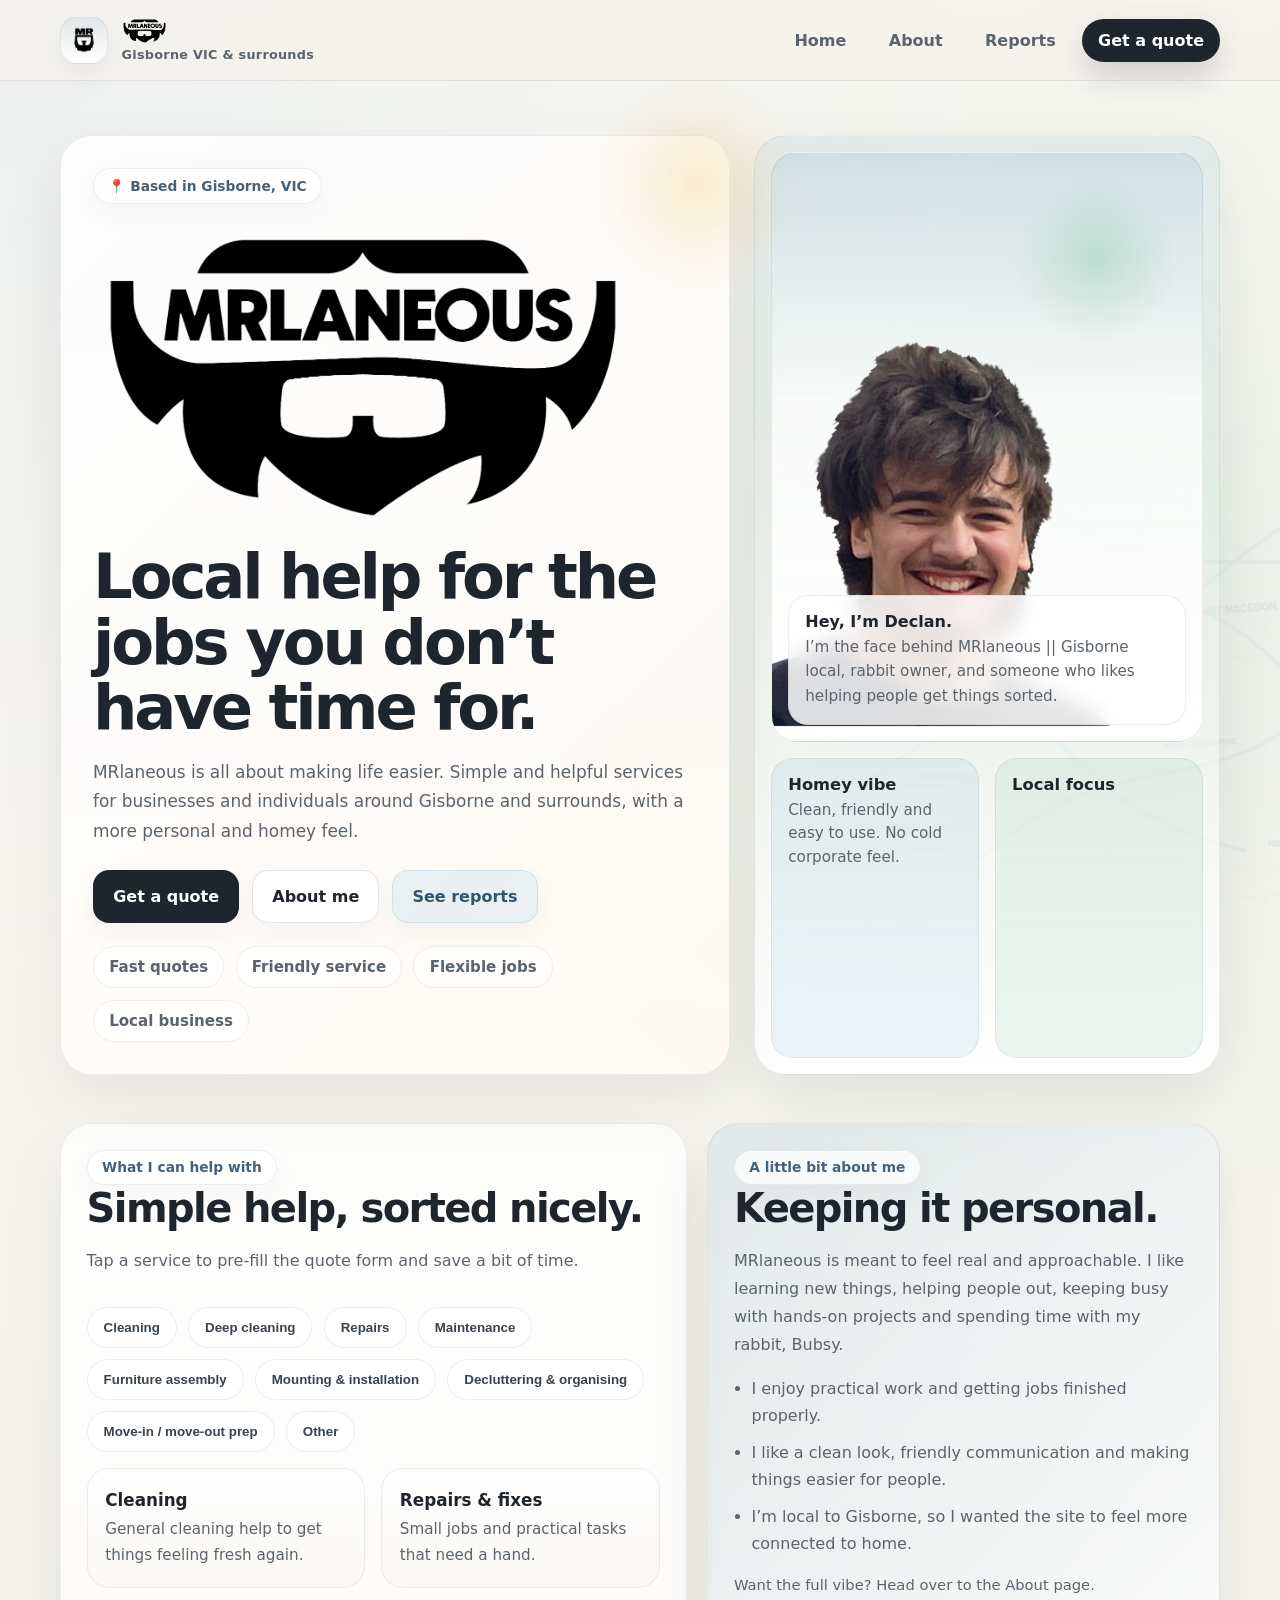
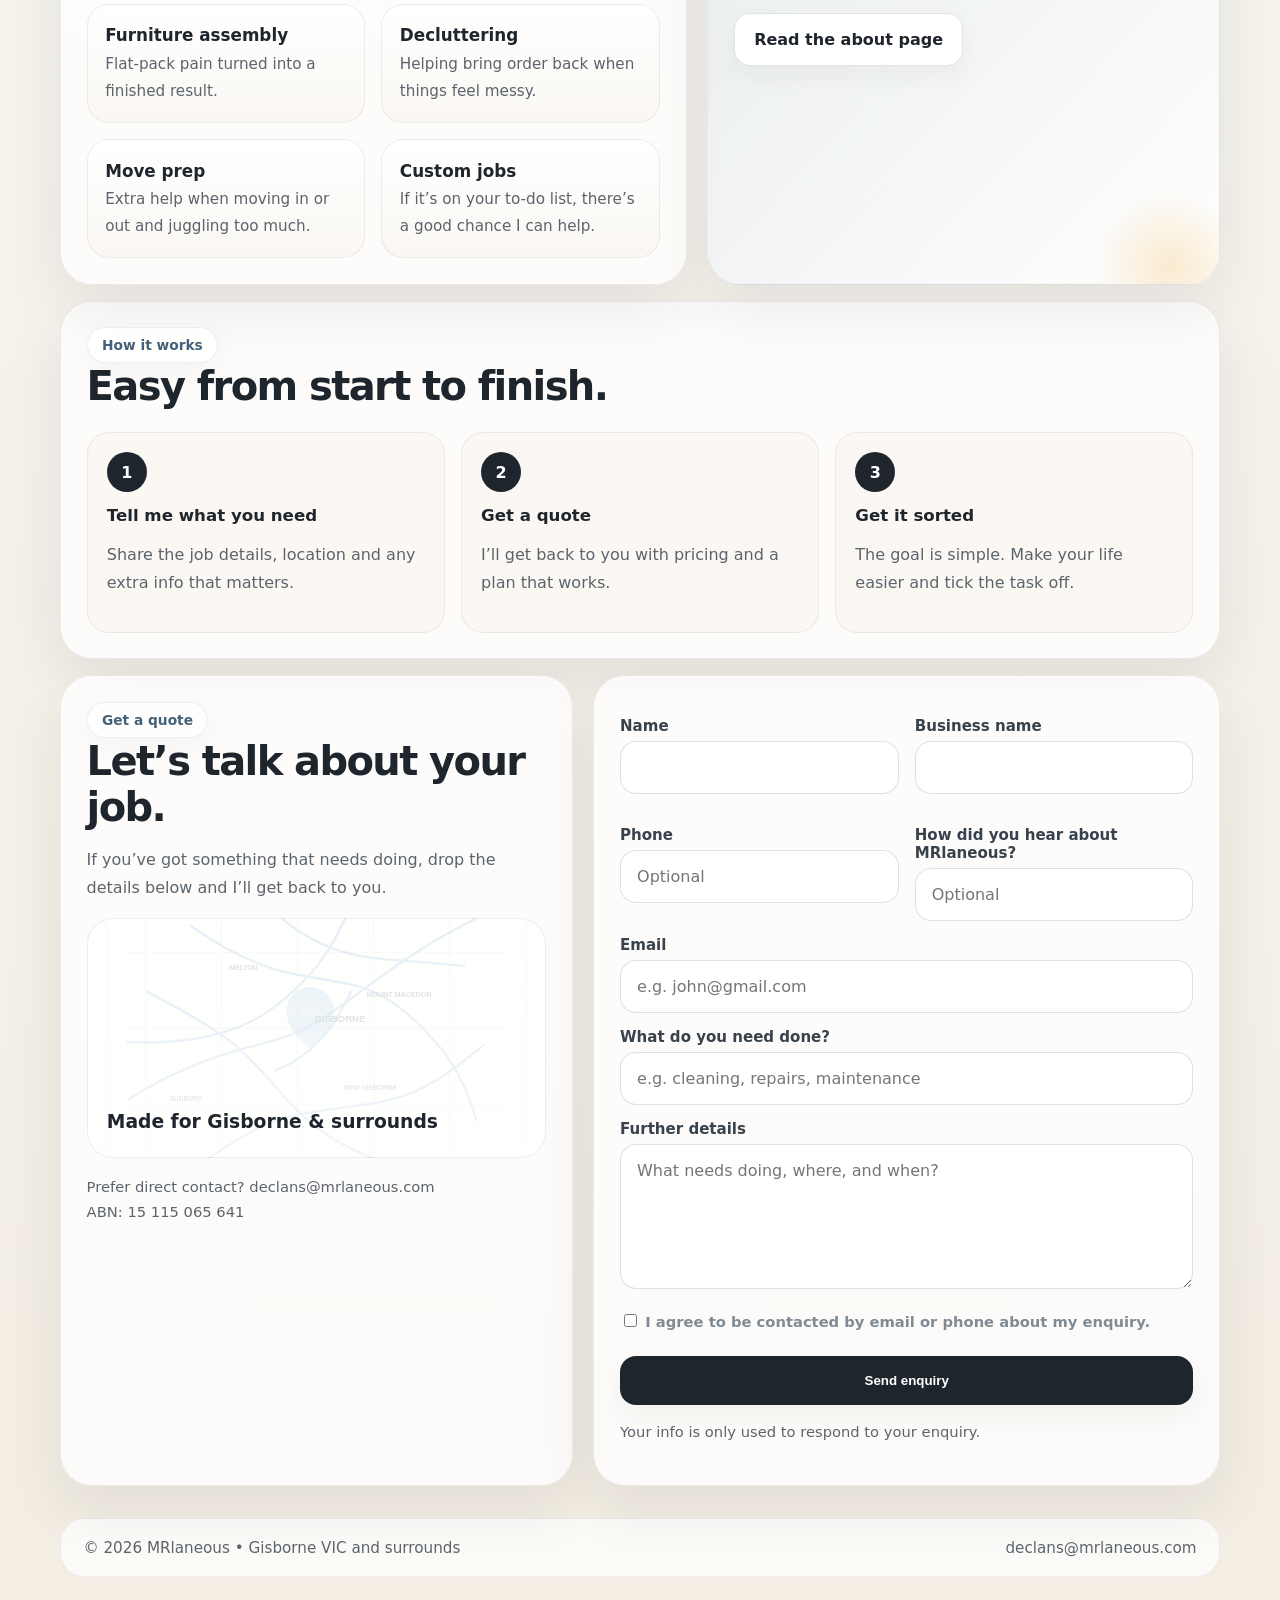
==== commit 12074dcb: "Update index.html" ====
--- a/index.html
+++ b/index.html
@@ -36,7 +36,7 @@
           <span class="eyebrow">📍 Based in Gisborne, VIC</span>
           <img class="heroWordmark" src="/assets/mrlaneous-wordmark.png" alt="MRlaneous" />
           <h1 class="heroTitle">Local help for the jobs you don’t have time for.</h1>
-          <p class="lead">MRlaneous is all about making life easier — simple, helpful service for businesses and individuals around Gisborne and surrounds, with a more personal and homey feel.</p>
+          <p class="lead">MRlaneous is all about making life easier. Simple and helpful services for businesses and individuals around Gisborne and surrounds, with a more personal and homey feel.</p>
           <div class="buttonRow">
             <a class="btn primary" href="#quote">Get a quote</a>
             <a class="btn" href="/about.html">About me</a>
@@ -55,17 +55,16 @@
             <img src="/assets/declan-portrait.png" alt="Portrait of Declan" />
             <div class="portraitNote">
               <strong>Hey, I’m Declan.</strong>
-              <p>I’m the face behind MRlaneous — Gisborne local, rabbit owner, and someone who likes helping people get things sorted.</p>
+              <p>I’m the face behind MRlaneous || Gisborne local, rabbit owner, and someone who likes helping people get things sorted.</p>
             </div>
           </div>
           <div class="sideGrid">
             <div class="miniCard accentBlue">
               <strong>Homey vibe</strong>
-              <span>Clean, friendly and easy to use — no cold corporate feel.</span>
+              <span>Clean, friendly and easy to use. No cold corporate feel.</span>
             </div>
             <div class="miniCard accentGreen">
               <strong>Local focus</strong>
-              <span>Made with Gisborne in mind, with a faded local map worked into the design.</span>
             </div>
           </div>
         </aside>
@@ -139,7 +138,7 @@
             <div class="step">
               <div class="stepNum">3</div>
               <h3>Get it sorted</h3>
-              <p>The goal is simple — make your life easier and tick the task off.</p>
+              <p>The goal is simple. Make your life easier and tick the task off.</p>
             </div>
           </div>
         </div>
@@ -152,7 +151,6 @@
           <p>If you’ve got something that needs doing, drop the details below and I’ll get back to you.</p>
           <div class="mapCard">
             <h3>Made for Gisborne & surrounds</h3>
-            <p class="small">The faded map detail in the background gives the site more local personality without making it too heavy.</p>
           </div>
           <p class="small" style="margin-top:1rem;">
             Prefer direct contact? <a href="mailto:declans@mrlaneous.com">declans@mrlaneous.com</a><br>
